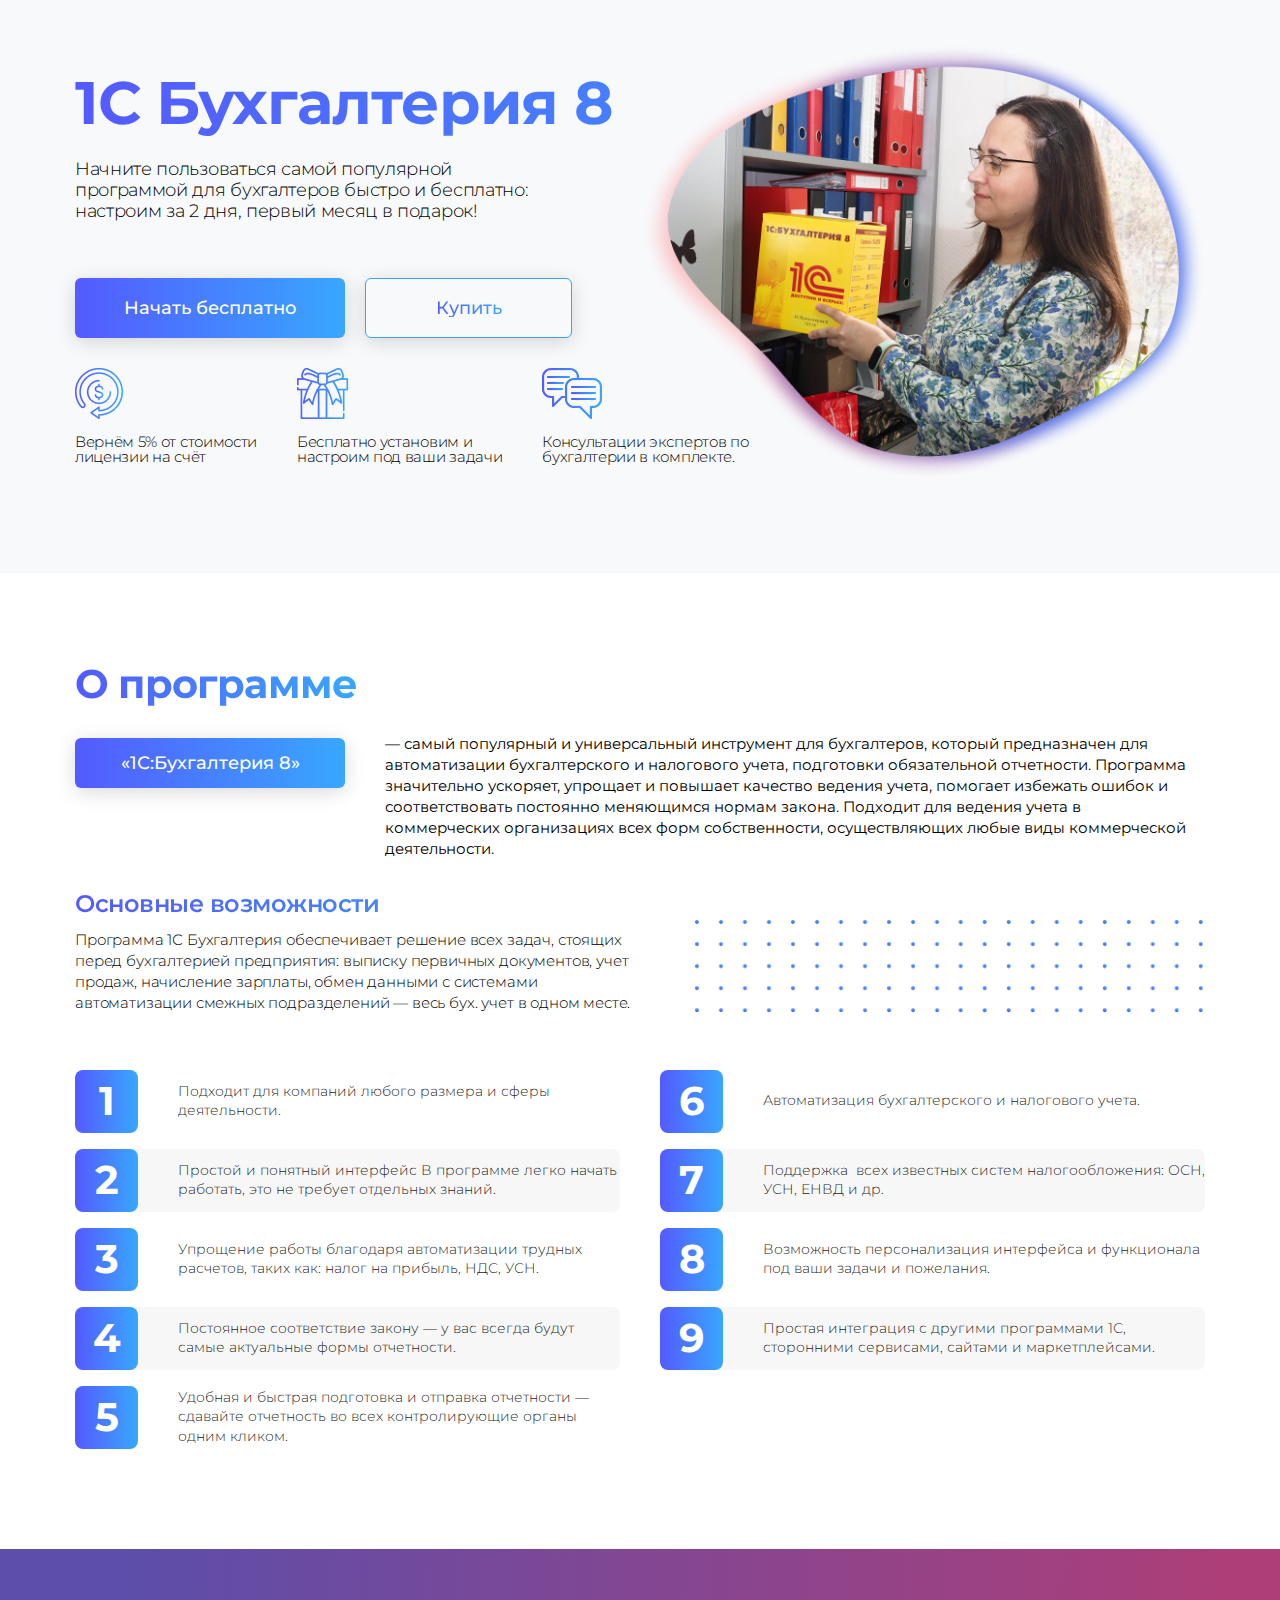
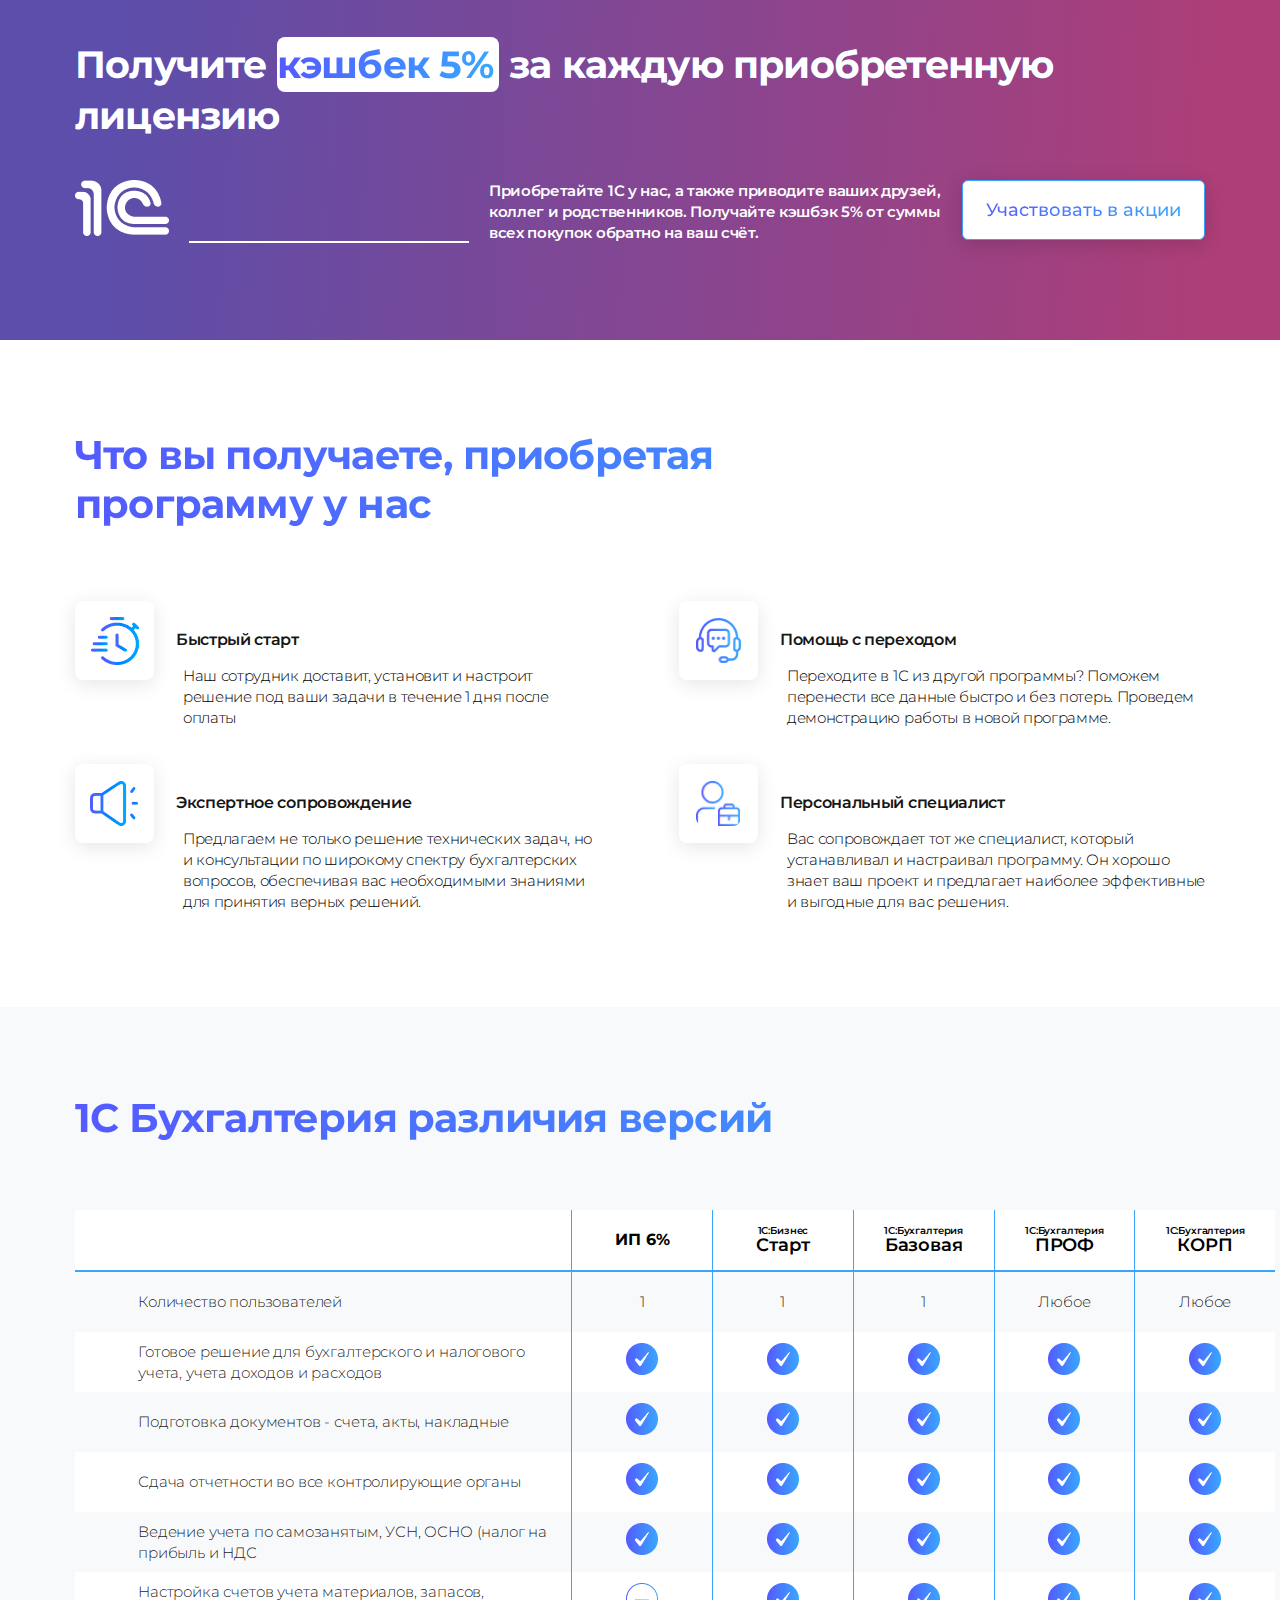
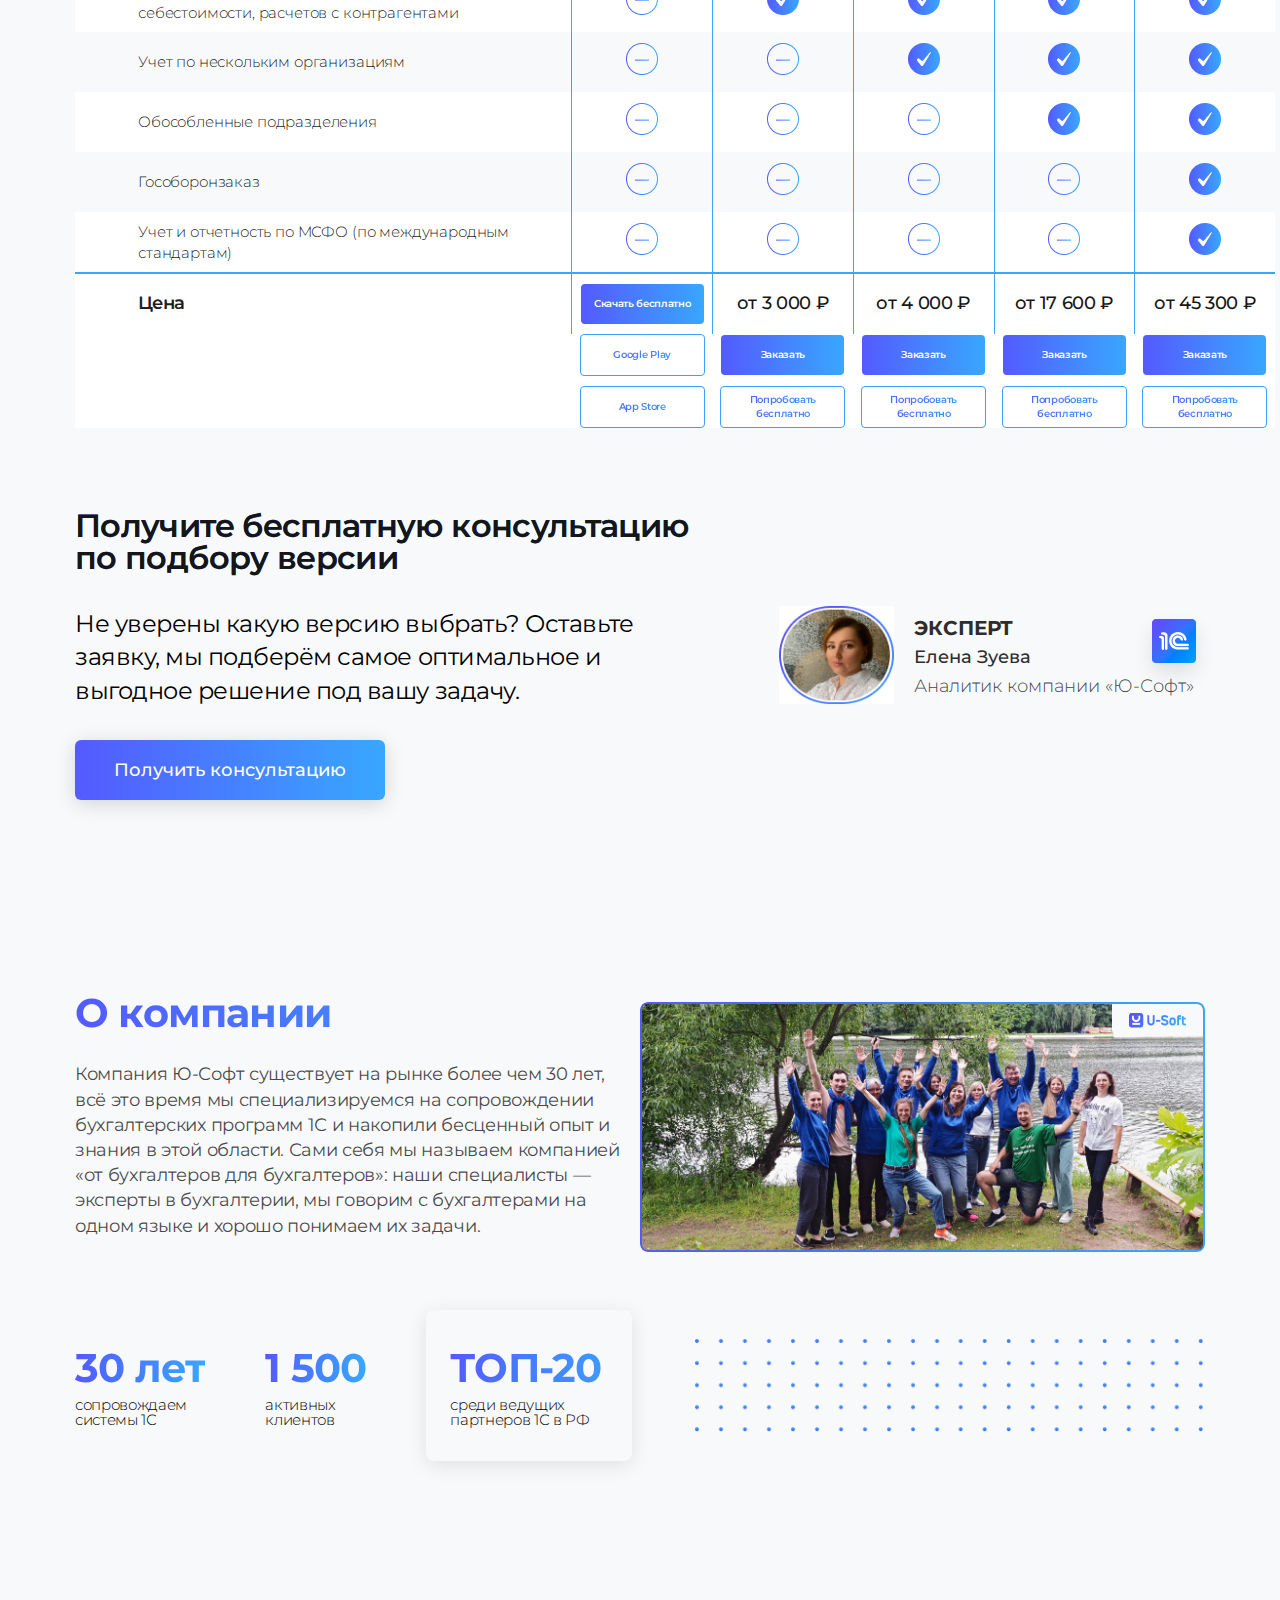
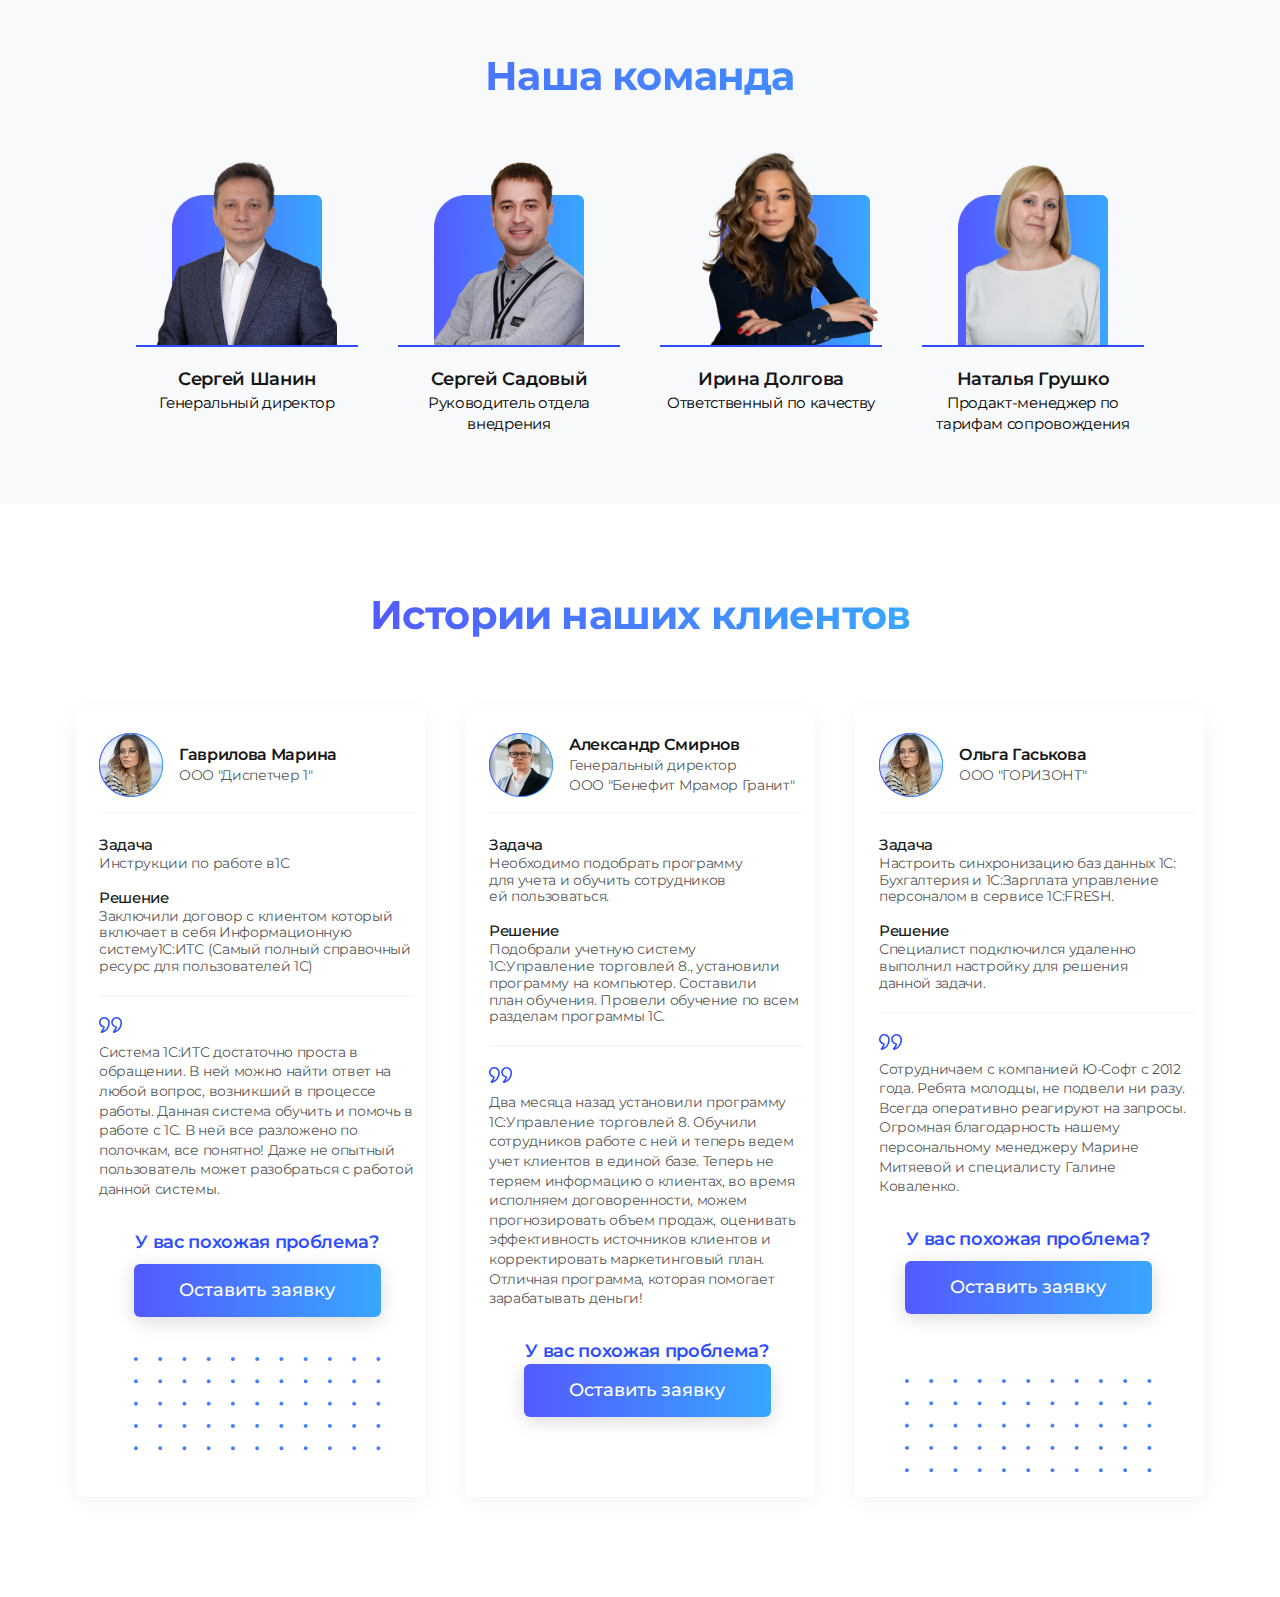
==== page-2.html @ 878c7239 "zz" ====
<!DOCTYPE html>
<html lang="ru">
  <head>
    <meta charset="UTF-8" />
    <meta name="viewport" content="width=device-width, initial-scale=1.0" />
    <link
      rel="stylesheet"
      href="https://cdn.jsdelivr.net/npm/swiper@11/swiper-bundle.min.css"
    />
    <link rel="stylesheet" href="./css/index.css" />
    <title>Documen 2t</title>
  </head>
  <body>
    <div class="n-page">
      <header></header>
      <main class="n-content">
        <section class="n-promo">
          <div class="n-container">
            <div class="n-promo__wrapper n-promo__wrapper-two">
              <div class="n-promo__inner">
                <h1>1C Бухгалтерия 8</h1>
                <div class="n-promo__inner-text n-promo__inner-text-two">
                  Начните пользоваться самой популярной программой для
                  бухгалтеров быстро и бесплатно: настроим за 2 дня, первый
                  месяц в подарок!
                </div>
                <div class="n-inner-button-item">
                  <button
                    class="n-button n-inner-button n-inner-button-two"
                    type="button"
                  >
                    Начать бесплатно
                  </button>
                  <button class="n-button n-button-two" type="button">
                    <span>Купить</span>
                  </button>
                </div>
                <div
                  class="n-promo__inner-mobile-img n-promo__inner-mobile-img-two"
                >
                  <img src="./images/proo-top1.png" alt="картинка" />
                </div>
                <div class="n-promo__inner-img n-promo__inner-img-two">
                  <img src="./images/proo-top1.png" alt="картинка" />
                </div>
                <div class="n-promo__item-box-two">
                  <div class="n-promo__item-two">
                    <div class="n-promo__item-image">
                      <img src="./icons/promo-two-1.png" alt="иконка" />
                    </div>
                    <p>
                      Вернём 5% от стоимости<br />
                      лицензии на счёт
                    </p>
                  </div>
                  <div class="n-promo__item-two">
                    <div class="n-promo__item-image">
                      <img src="./icons/promo-two-2.png" alt="иконка" />
                    </div>
                    <p>
                      Бесплатно установим и<br />
                      настроим под ваши задачи
                    </p>
                  </div>
                  <div class="n-promo__item-two">
                    <div class="n-promo__item-image">
                      <img src="./icons/promo-two-3.png" alt="иконка" />
                    </div>
                    <p>
                      Консультации экспертов по<br />
                      бухгалтерии в комплекте.
                    </p>
                  </div>
                </div>
              </div>
            </div>
          </div>
        </section>
        <section class="n-program">
          <div class="n-container">
            <div class="n-program__wrapper">
              <div class="n-program__top">
                <div class="n-program__top-item">
                  <h2>О программе</h2>
                  <button class="n-button n-program__button" type="button">
                    «1С:Бухгалтерия 8»
                  </button>
                </div>
                <p>
                  — самый популярный и универсальный инструмент для бухгалтеров,
                  который предназначен для автоматизации бухгалтерского и
                  налогового учета, подготовки обязательной отчетности.
                  Программа значительно ускоряет, упрощает и повышает качество
                  ведения учета, помогает избежать ошибок и соответствовать
                  постоянно меняющимся нормам закона. Подходит для ведения учета
                  в коммерческих организациях всех форм собственности,
                  осуществляющих любые виды коммерческой деятельности.
                </p>
              </div>
              <div class="n-program__centr">
                <div class="n-program__centr-text">
                  <h6>Основные возможности</h6>
                  <p>
                    Программа 1С Бухгалтерия обеспечивает решение всех задач,
                    стоящих перед бухгалтерией предприятия: выписку первичных
                    документов, учет продаж, начисление зарплаты, обмен данными
                    с системами автоматизации смежных подразделений — весь бух.
                    учет в одном месте.
                  </p>
                </div>
                <div class="n-program__centr-img">
                  <img src="./images/points-2.png" alt="картинка" />
                </div>
              </div>
              <div class="n-program__list">
                <!--list number-->
                <div class="n-program__list-box">
                  <div class="n-program__list-item">
                    <div class="n-service__inner">
                      <div class="n-service__item n-program__item">
                        <div class="n-service__item-left n-program__item-left">
                          <div class="n-service__item-num">1</div>
                        </div>
                        <div class="n-service__item-desc n-program__item-desc">
                          Подходит для компаний любого размера и сферы
                          деятельности.
                        </div>
                      </div>
                      <div
                        class="n-service__item n-service__item_gray n-program__item"
                      >
                        <div class="n-service__item-left n-program__item-left">
                          <div class="n-service__item-num">2</div>
                        </div>
                        <div class="n-service__item-desc n-program__item-desc">
                          Простой и понятный интерфейс В программе легко начать
                          работать, это не требует отдельных знаний.
                        </div>
                      </div>
                      <div class="n-service__item n-program__item">
                        <div class="n-service__item-left n-program__item-left">
                          <div class="n-service__item-num">3</div>
                        </div>
                        <div class="n-service__item-desc n-program__item-desc">
                          Упрощение работы благодаря автоматизации трудных
                          расчетов, таких как: налог на прибыль, НДС, УСН.
                        </div>
                      </div>
                      <div
                        class="n-service__item n-service__item_gray n-program__item"
                      >
                        <div class="n-service__item-left n-program__item-left">
                          <div class="n-service__item-num">4</div>
                        </div>
                        <div class="n-service__item-desc n-program__item-desc">
                          Постоянное соответствие закону — у вас всегда будут
                          самые актуальные формы отчетности.
                        </div>
                      </div>
                      <div class="n-service__item n-program__item">
                        <div class="n-service__item-left n-program__item-left">
                          <div class="n-service__item-num">5</div>
                        </div>
                        <div class="n-service__item-desc n-program__item-desc">
                          Удобная и быстрая подготовка и отправка отчетности —
                          сдавайте отчетность во всех контролирующие органы
                          одним кликом.
                        </div>
                      </div>
                    </div>
                  </div>
                </div>
                <!--list number-->
                <div class="n-program__list-box">
                  <div class="n-program__list-item">
                    <div class="n-service__inner">
                      <div class="n-service__item n-program__item">
                        <div class="n-service__item-left n-program__item-left">
                          <div class="n-service__item-num">6</div>
                        </div>
                        <div class="n-service__item-desc n-program__item-desc">
                          Автоматизация бухгалтерского и налогового учета.
                        </div>
                      </div>
                      <div
                        class="n-service__item n-service__item_gray n-program__item"
                      >
                        <div class="n-service__item-left n-program__item-left">
                          <div class="n-service__item-num">7</div>
                        </div>
                        <div class="n-service__item-desc n-program__item-desc">
                          Поддержка  всех известных систем налогообложения: ОСН,
                          УСН, ЕНВД и др.
                        </div>
                      </div>
                      <div class="n-service__item n-program__item">
                        <div class="n-service__item-left n-program__item-left">
                          <div class="n-service__item-num">8</div>
                        </div>
                        <div class="n-service__item-desc n-program__item-desc">
                          Возможность персонализация интерфейса и функционала
                          под ваши задачи и пожелания.
                        </div>
                      </div>
                      <div
                        class="n-service__item n-service__item_gray n-program__item"
                      >
                        <div class="n-service__item-left n-program__item-left">
                          <div class="n-service__item-num">9</div>
                        </div>
                        <div class="n-service__item-desc n-program__item-desc">
                          Простая интеграция с другими программами 1С,
                          сторонними сервисами, сайтами и маркетплейсами.
                        </div>
                      </div>
                    </div>
                  </div>
                </div>
              </div>
            </div>
          </div>
        </section>
        <section class="n-support">
          <div class="n-container n-support__container">
            <div class="n-support__wrapper n-support__wrapper-two">
              <h2 class="n-title-white">
                Получите <span class="n-title-blue"><h2>кэшбек 5%</h2></span> за
                каждую&#160;приобретенную лицензию
              </h2>
              <div class="n-support__item n-support__item-two">
                <div class="n-support__icon">
                  <img src="./icons/1c.png" alt="иконка" />
                  <hr />
                </div>
                <p>
                  Приобретайте 1С у нас, а также приводите ваших друзей, коллег
                  и родственников. Получайте кэшбэк 5% от суммы всех покупок
                  обратно на ваш счёт.
                </p>
                <button type="button" class="n-button n-support__button">
                  <span class="button-m-h">Участвовать в акции</span>
                  <span class="button-m-v">Попробовать</span>
                </button>
              </div>
            </div>
          </div>
        </section>
        <section class="n-advantages">
          <div class="n-container">
            <div class="n-advantages__wrapper">
              <div class="n-advantages__top">
                <h2>
                  Что вы получаете, приобретая<br />
                  программу у нас
                </h2>
              </div>
              <div class="n-advantages__inner">
                <div class="n-advantages__item">
                  <div class="n-advantages__item-top">
                    <div class="n-advantages__item-icon">
                      <img src="./icons/adv-1.png" alt="иконка" />
                    </div>
                    <h4>Быстрый старт</h4>
                  </div>
                  <p>
                    Наш сотрудник доставит, установит и настроит решение под
                    ваши задачи в течение 1 дня после оплаты
                  </p>
                </div>
                <div class="n-advantages__item">
                  <div class="n-advantages__item-top">
                    <div class="n-advantages__item-icon item-icon-two">
                      <img src="./icons/adv-12.png" alt="иконка" />
                    </div>
                    <h4>Помощь с переходом</h4>
                  </div>
                  <p>
                    Переходите в 1С из другой программы? Поможем перенести все
                    данные быстро и без потерь. Проведем демонстрацию работы в
                    новой программе.
                  </p>
                </div>
                <div class="n-advantages__item item-icon-letter">
                  <div class="n-advantages__item-top">
                    <div class="n-advantages__item-icon">
                      <img src="./icons/adv-2.png" alt="иконка" />
                    </div>
                    <h4>Экспертное сопровождение</h4>
                  </div>
                  <p>
                    Предлагаем не только решение технических задач, но и
                    консультации по широкому спектру бухгалтерских вопросов,
                    обеспечивая вас необходимыми знаниями для принятия верных
                    решений.
                  </p>
                </div>
                <div class="n-advantages__item item-icon-letter">
                  <div class="n-advantages__item-top">
                    <div class="n-advantages__item-icon item-icon-two">
                      <img src="./icons/adv-22.png" alt="иконка" />
                    </div>
                    <h4>Персональный специалист</h4>
                  </div>
                  <p>
                    Вас сопровождает тот же специалист, который устанавливал и
                    настраивал программу. Он хорошо знает ваш проект и
                    предлагает наиболее эффективные и выгодные для вас решения.
                  </p>
                </div>
              </div>
            </div>
          </div>
        </section>
        <section class="n-version">
          <div class="n-container">
            <div class="n-version__wrapper">
              <h2>1С Бухгалтерия различия версий</h2>
              <!--table-->
              <table>
                <!--row-->
                <tr>
                  <th></th>
                  <th>ИП 6%</th>
                  <th>
                    <div class="n-table-title">
                      <span>1С:Бизнес</span>
                      <span>Старт</span>
                    </div>
                  </th>
                  <th>
                    <div class="n-table-title">
                      <span>1С:Бухгалтерия</span>
                      <span>Базовая</span>
                    </div>
                  </th>
                  <th>
                    <div class="n-table-title">
                      <span>1С:Бухгалтерия</span>
                      <span>ПРОФ</span>
                    </div>
                  </th>
                  <th>
                    <div class="n-table-title">
                      <span>1С:Бухгалтерия</span>
                      <span>КОРП</span>
                    </div>
                  </th>
                </tr>
                <!--row-->
                <tr>
                  <td>
                    <p>Количество пользователей</p>
                  </td>
                  <td>1</td>
                  <td>1</td>
                  <td>1</td>
                  <td>Любое</td>
                  <td>Любое</td>
                </tr>
                <!--row-->
                <tr>
                  <td>
                    <p>
                      Готовое решение для бухгалтерского и налогового учета,
                      учета доходов и расходов
                    </p>
                  </td>
                  <td>
                    <span class="n-icon-available"></span>
                  </td>
                  <td>
                    <span class="n-icon-available"></span>
                  </td>
                  <td>
                    <span class="n-icon-available"></span>
                  </td>
                  <td>
                    <span class="n-icon-available"></span>
                  </td>
                  <td>
                    <span class="n-icon-available"></span>
                  </td>
                </tr>
                <!--row-->
                <tr>
                  <td>
                    <p>Подготовка документов - счета, акты, накладные</p>
                  </td>
                  <td>
                    <span class="n-icon-available"></span>
                  </td>
                  <td>
                    <span class="n-icon-available"></span>
                  </td>
                  <td>
                    <span class="n-icon-available"></span>
                  </td>
                  <td>
                    <span class="n-icon-available"></span>
                  </td>
                  <td>
                    <span class="n-icon-available"></span>
                  </td>
                </tr>
                <!--row-->
                <tr>
                  <td>
                    <p>Сдача отчетности во все контролирующие органы</p>
                  </td>
                  <td>
                    <span class="n-icon-available"></span>
                  </td>
                  <td>
                    <span class="n-icon-available"></span>
                  </td>
                  <td>
                    <span class="n-icon-available"></span>
                  </td>
                  <td>
                    <span class="n-icon-available"></span>
                  </td>
                  <td>
                    <span class="n-icon-available"></span>
                  </td>
                </tr>
                <!--row-->
                <tr>
                  <td>
                    <p>
                      Ведение учета по самозанятым, УСН, ОСНО (налог на прибыль
                      и НДС
                    </p>
                  </td>
                  <td>
                    <span class="n-icon-available"></span>
                  </td>
                  <td>
                    <span class="n-icon-available"></span>
                  </td>
                  <td>
                    <span class="n-icon-available"></span>
                  </td>
                  <td>
                    <span class="n-icon-available"></span>
                  </td>
                  <td>
                    <span class="n-icon-available"></span>
                  </td>
                </tr>
                <!--row-->
                <tr>
                  <td>
                    <p>
                      Настройка счетов учета материалов, запасов, себестоимости,
                      расчетов с контрагентами
                    </p>
                  </td>
                  <td>
                    <span class="n-icon-not-available"></span>
                  </td>
                  <td>
                    <span class="n-icon-available"></span>
                  </td>
                  <td>
                    <span class="n-icon-available"></span>
                  </td>
                  <td>
                    <span class="n-icon-available"></span>
                  </td>
                  <td>
                    <span class="n-icon-available"></span>
                  </td>
                </tr>
                <!--row-->
                <tr>
                  <td>
                    <p>Учет по нескольким организациям</p>
                  </td>
                  <td>
                    <span class="n-icon-not-available"></span>
                  </td>
                  <td>
                    <span class="n-icon-not-available"></span>
                  </td>
                  <td>
                    <span class="n-icon-available"></span>
                  </td>
                  <td>
                    <span class="n-icon-available"></span>
                  </td>
                  <td>
                    <span class="n-icon-available"></span>
                  </td>
                </tr>
                <!--row-->
                <tr>
                  <td>
                    <p>Обособленные подразделения</p>
                  </td>
                  <td>
                    <span class="n-icon-not-available"></span>
                  </td>
                  <td>
                    <span class="n-icon-not-available"></span>
                  </td>
                  <td>
                    <span class="n-icon-not-available"></span>
                  </td>
                  <td>
                    <span class="n-icon-available"></span>
                  </td>
                  <td>
                    <span class="n-icon-available"></span>
                  </td>
                </tr>
                <!--row-->
                <tr>
                  <td>
                    <p>Гособоронзаказ</p>
                  </td>
                  <td>
                    <span class="n-icon-not-available"></span>
                  </td>
                  <td>
                    <span class="n-icon-not-available"></span>
                  </td>
                  <td>
                    <span class="n-icon-not-available"></span>
                  </td>
                  <td>
                    <span class="n-icon-not-available"></span>
                  </td>
                  <td>
                    <span class="n-icon-available"></span>
                  </td>
                </tr>
                <!--row-->
                <tr>
                  <td>
                    <p>
                      Учет и отчетность по МСФО (по международным стандартам)
                    </p>
                  </td>
                  <td>
                    <span class="n-icon-not-available"></span>
                  </td>
                  <td>
                    <span class="n-icon-not-available"></span>
                  </td>
                  <td>
                    <span class="n-icon-not-available"></span>
                  </td>
                  <td>
                    <span class="n-icon-not-available"></span>
                  </td>
                  <td>
                    <span class="n-icon-available"></span>
                  </td>
                </tr>
                <!--row-->
                <tr class="n-tr-white">
                  <td>
                    <p class="n-tr-price">Цена</p>
                  </td>
                  <td><div class="n-tr-price-btn">Скачать бесплатно</div></td>
                  <td>
                    <p class="n-tr-count">от 3 000 ₽</p>
                  </td>
                  <td>
                    <p class="n-tr-count">от 4 000 ₽</p>
                  </td>
                  <td>
                    <p class="n-tr-count">от 17 600 ₽</p>
                  </td>
                  <td>
                    <p class="n-tr-count">от 45 300 ₽</p>
                  </td>
                </tr>
                <!--row-->
                <tr class="n-tr-bottom">
                  <td></td>
                  <td>
                    <div class="n-tr-price-btn price-btn-white">
                      <span>Google Play</span>
                    </div>
                  </td>
                  <td><div class="n-tr-price-btn">Заказать</div></td>
                  <td><div class="n-tr-price-btn">Заказать</div></td>
                  <td><div class="n-tr-price-btn">Заказать</div></td>
                  <td><div class="n-tr-price-btn">Заказать</div></td>
                </tr>
                <!--row-->
                <tr class="whitespace">
                  <td></td>
                  <td></td>
                  <td></td>
                  <td></td>
                  <td></td>
                  <td></td>
                </tr>
                <!--row-->
                <tr class="n-tr-bottom">
                  <td></td>
                  <td>
                    <div class="n-tr-price-btn price-btn-white">
                      <span>App Store</span>
                    </div>
                  </td>
                  <td>
                    <div class="n-tr-price-btn price-btn-white">
                      <span>Попробовать бесплатно</span>
                    </div>
                  </td>
                  <td>
                    <div class="n-tr-price-btn price-btn-white">
                      <span>Попробовать бесплатно</span>
                    </div>
                  </td>
                  <td>
                    <div class="n-tr-price-btn price-btn-white">
                      <span>Попробовать бесплатно</span>
                    </div>
                  </td>
                  <td>
                    <div class="n-tr-price-btn price-btn-white">
                      <span>Попробовать бесплатно</span>
                    </div>
                  </td>
                </tr>
              </table>
              <div class="n-maintenance__choice n-maintenance__choice-two">
                <div
                  class="n-maintenance__choice-item n-maintenance__choice-item-two"
                >
                  <h5>Получите бесплатную консультацию по подбору версии</h5>
                  <span
                    >Не уверены какую версию выбрать? Оставьте заявку, мы
                    подберём самое оптимальное и выгодное решение под вашу
                    задачу.</span
                  >
                  <button
                    class="n-button n-inner-button n-button__choice-two"
                    type="button"
                  >
                    Получить консультацию
                  </button>
                </div>
                <div class="n-maintenance__expert n-maintenance__expert-two">
                  <img
                    class="n-maintenance__expert-img"
                    src="./images/expert-2.jpg"
                    alt="эксперт"
                  />
                  <img
                    class="n-maintenance__expert-img"
                    src="./images/expert-2-m.jpg"
                    alt="эксперт"
                  />
                  <img
                    class="n-maintenance__expert-icon"
                    src="./icons/expert-icon.png"
                    alt="иконка"
                  />
                  <ul class="n-maintenance__expert-list">
                    <li>
                      <h6>Эксперт</h6>
                    </li>
                    <li>
                      <p>Елена Зуева</p>
                    </li>
                    <li>
                      <span>Аналитик компании «Ю-Софт»</span>
                    </li>
                  </ul>
                </div>
              </div>
            </div>
          </div>
        </section>
        <section class="n-company">
          <div class="n-container">
            <div class="n-company__container">
              <div class="n-company__wrapper n-company__wrapper-two">
                <div class="n-company__text">
                  <h2>О компании</h2>
                  <div class="n-company__text-desc">
                    Компания Ю-Софт существует на рынке более чем 30 лет, всё
                    это время мы специализируемся на сопровождении бухгалтерских
                    программ 1С и накопили бесценный опыт и знания в этой
                    области. Сами себя мы называем компанией «от бухгалтеров для
                    бухгалтеров»: наши специалисты — эксперты в бухгалтерии, мы
                    говорим с бухгалтерами на одном языке и хорошо понимаем их
                    задачи.
                  </div>
                </div>
                <div class="n-company__image">
                  <div class="u-soft">
                    <img src="./icons/u-soft.png" alt="иконка" />
                  </div>
                  <img
                    class="n-company__img"
                    src="./images/n-company.jpg"
                    alt="фото"
                  />
                </div>
              </div>
              <div class="n-company__bottom">
                <div class="n-company__bottom-item">
                  <h2>30 лет</h2>
                  <p>
                    сопровождаем<br />
                    системы 1С
                  </p>
                </div>
                <div class="n-company__bottom-item">
                  <h2>1 500</h2>
                  <p>
                    активных<br />
                    клиентов
                  </p>
                </div>
                <div class="n-company__bottom-item n-company__bottom-centr">
                  <h2>ТОП-20</h2>
                  <p>
                    среди ведущих<br />
                    партнеров&#160;1С в РФ
                  </p>
                </div>
                <div class="n-program__centr-img n-program-two">
                  <img src="./images/points-2.png" alt="картинка" />
                </div>
              </div>
            </div>
          </div>
        </section>
        <section class="n-team">
          <div class="n-container n-teamn-container">
            <div class="n-team__wrapper">
              <h2>Наша команда</h2>
              <div class="n-team__inner">
                <div class="n-team__item-box">
                  <div class="n-team__item">
                    <div class="n-team__image">
                      <img
                        class="n-team__foto n-team__foto-centr"
                        src="./images/n-team-1.png"
                        alt="фото"
                      />
                    </div>
                    <div class="n-team__item-text">
                      <h3>Сергей Шанин</h3>
                      <p>Генеральный директор</p>
                    </div>
                  </div>
                  <div class="n-team__item">
                    <div class="n-team__image">
                      <img
                        class="n-team__foto"
                        src="./images/n-team-2.png"
                        alt="фото"
                      />
                    </div>
                    <div class="n-team__item-text">
                      <h3>Сергей Садовый</h3>
                      <p>Руководитель отдела внедрения</p>
                    </div>
                  </div>
                  <div class="n-team__item">
                    <div class="n-team__image n-team__image-3">
                      <img
                        class="n-team__foto"
                        src="./images/n-team-3.png"
                        alt="фото"
                      />
                    </div>
                    <div class="n-team__item-text">
                      <h3>Ирина Долгова</h3>
                      <p>Ответственный по качеству</p>
                    </div>
                  </div>
                  <div class="n-team__item">
                    <div class="n-team__image">
                      <img
                        class="n-team__foto"
                        src="./images/n-team-4.png"
                        alt="фото"
                      />
                    </div>
                    <div class="n-team__item-text">
                      <h3>Наталья Грушко</h3>
                      <p>Продакт-менеджер по тарифам сопровождения</p>
                    </div>
                  </div>
                </div>
              </div>
            </div>
          </div>
        </section>
        <section class="n-stories">
          <div class="n-container">
            <div class="n-stories__wrapper">
              <div class="n-maintenance__arm-item n-stories__arm-item">
                <h2>Истории наших клиентов</h2>
                <a href="#">
                  <img
                    class="n-maintenance__arm"
                    src="./icons/hend.png"
                    alt="пука"
                  />
                </a>
              </div>
              <div class="n-stories__inner">
                <div class="n-stories__item item-hidden">
                  <div class="n-stories__top">
                    <div class="n-stories__top-image">
                      <img src="./images/stories-1.png" alt="фото" />
                    </div>
                    <div class="n-stories__top-text">
                      <h3>Гаврилова Марина</h3>
                      <p>ООО "Диспетчер 1"</p>
                    </div>
                  </div>
                  <div class="n-stories__centr">
                    <div class="n-stories__centr-item">
                      <h4>Задача</h4>
                      <p>Инструкции по работе в1С</p>
                    </div>
                    <div class="n-stories__centr-item">
                      <h4>Решение</h4>
                      <p>
                        Заключили договор с клиентом который включает в себя
                        Информационную систему1С:ИТС (Самый полный справочный
                        ресурс для пользователей 1С)
                      </p>
                    </div>
                  </div>
                  <div class="n-stories__paragraph">
                    <img src="./icons/par.svg" alt="иконка" />
                    Система 1С:ИТС достаточно проста в обращении. В ней можно
                    найти ответ на любой вопрос, возникший в процессе работы.
                    Данная система обучить и помочь в работе с 1С. В ней все
                    разложено по полочкам, все понятно! Даже не опытный
                    пользователь может разобраться с работой данной системы.
                  </div>
                  <div class="n-stories__bottom">
                    <h3>У вас похожая проблема?</h3>
                    <button class="n-button n-button-1" type="button">
                      Оставить заявку
                    </button>
                    <img
                      class="n-stories__first"
                      src="./images/points.png"
                      alt="картинка"
                    />
                  </div>
                </div>
                <div class="n-stories__item item-hidden">
                  <div class="n-stories__top">
                    <div class="n-stories__top-image">
                      <img src="./images/stories-2.png" alt="фото" />
                    </div>
                    <div class="n-stories__top-text">
                      <h3>Александр Смирнов</h3>
                      <p>
                        Генеральный директор<br />
                        ООО&nbsp;"Бенефит&nbsp;Мрамор&nbsp;Гранит"
                      </p>
                    </div>
                  </div>
                  <div class="n-stories__centr">
                    <div class="n-stories__centr-item">
                      <h4>Задача</h4>
                      <p>
                        Необходимо подобрать программу<br />
                        для учета и обучить сотрудников<br />
                        ей пользоваться.
                      </p>
                    </div>
                    <div class="n-stories__centr-item">
                      <h4>Решение</h4>
                      <p>
                        Подобрали учетную систему 1С:Управление торговлей 8.,
                        установили программу на компьютер. Составили<br />
                        план обучения. Провели обучение по всем разделам
                        программы 1С.
                      </p>
                    </div>
                  </div>
                  <div class="n-stories__paragraph">
                    <img src="./icons/par.svg" alt="иконка" />
                    Два месяца назад установили программу 1С:Управление
                    торговлей 8. Обучили сотрудников работе с ней и теперь ведем
                    учет клиентов в единой базе. Теперь не теряем информацию о
                    клиентах, во время исполняем договоренности, можем
                    прогнозировать объем продаж, оценивать эффективность
                    источников клиентов и корректировать маркетинговый план.
                    Отличная программа, которая помогает зарабатывать деньги!
                  </div>
                  <div class="n-stories__bottom n-stories__bottom-m">
                    <h3>У вас похожая проблема?</h3>
                    <button class="n-button n-button-2" type="button">
                      Оставить заявку
                    </button>
                  </div>
                </div>
                <div class="n-stories__item item-hidden">
                  <div class="n-stories__top">
                    <div class="n-stories__top-image">
                      <img src="./images/stories-3.png" alt="фото" />
                    </div>
                    <div class="n-stories__top-text">
                      <h3>Ольга Гаськова</h3>
                      <p>ООО "ГОРИЗОНТ"</p>
                    </div>
                  </div>
                  <div class="n-stories__centr">
                    <div class="n-stories__centr-item">
                      <h4>Задача</h4>
                      <p>
                        Настроить синхронизацию баз данных 1С: Бухгалтерия и
                        1С:Зарплата управление персоналом в сервисе 1С:FRESH.
                      </p>
                    </div>
                    <div class="n-stories__centr-item">
                      <h4>Решение</h4>
                      <p>
                        Специалист подключился удаленно выполнил настройку для
                        решения<br />
                        данной задачи.
                      </p>
                    </div>
                  </div>
                  <div class="n-stories__paragraph">
                    <img src="./icons/par.svg" alt="иконка" />
                    Сотрудничаем с компанией Ю-Софт с 2012 года. Ребята молодцы,
                    не подвели ни разу. Всегда оперативно реагируют на запросы.
                    Огромная благодарность нашему персональному менеджеру Марине
                    Митяевой и специалисту Галине Коваленко.
                  </div>
                  <div class="n-stories__bottom n-stories__bottom-last">
                    <h3>У вас похожая проблема?</h3>
                    <button class="n-button n-button-1" type="button">
                      Оставить заявку
                    </button>
                    <img
                      class="n-stories__last"
                      src="./images/points.png"
                      alt="картинка"
                    />
                  </div>
                </div>
                <div
                  class="swiper n-stories__swiper swiper-initialized swiper-horizontal swiper-backface-hidden"
                >
                  <div
                    class="swiper-wrapper"
                    id="swiper-wrapper-9499ea2d29cc1b40"
                    aria-live="polite"
                    style="
                      transition-duration: 0ms;
                      transition-delay: 0ms;
                      transform: translate3d(0px, 0px, 0px);
                    "
                  >
                    <div
                      class="swiper-slide swiper-slide-active"
                      role="group"
                      aria-label="1 / 3"
                      style="width: 372.4px; margin-right: 10px"
                    >
                      <div class="n-stories__item">
                        <div class="n-stories__top">
                          <div class="n-stories__top-image">
                            <img src="./images/stories-1.png" alt="фото" />
                          </div>
                          <div class="n-stories__top-text">
                            <h3>Гаврилова Марина</h3>
                            <p>ООО "Диспетчер 1"</p>
                          </div>
                        </div>
                        <div class="n-stories__centr">
                          <div class="n-stories__centr-item">
                            <h4>Задача</h4>
                            <p>Инструкции по работе в1С</p>
                          </div>
                          <div class="n-stories__centr-item">
                            <h4>Решение</h4>
                            <p>
                              Заключили договор с клиентом который включает в
                              себя Информационную систему1С:ИТС (Самый полный
                              справочный ресурс для пользователей 1С)
                            </p>
                          </div>
                        </div>
                        <div class="n-stories__paragraph">
                          <img src="./icons/par.svg" alt="иконка" />
                          Система 1С:ИТС достаточно проста в обращении. В ней
                          можно найти ответ на любой вопрос, возникший в
                          процессе работы. Данная система обучить и помочь в
                          работе с 1С. В ней все разложено по полочкам, все
                          понятно! Даже не опытный пользователь может
                          разобраться с работой данной системы.
                        </div>
                        <div class="n-stories__bottom">
                          <h3>У вас похожая проблема?</h3>
                          <button class="n-button n-button-1" type="button">
                            Оставить заявку
                          </button>
                          <img
                            class="n-stories__first"
                            src="./images/points.png"
                            alt="картинка"
                          />
                        </div>
                      </div>
                    </div>
                    <div
                      class="swiper-slide swiper-slide-next"
                      role="group"
                      aria-label="2 / 3"
                      style="width: 372.4px; margin-right: 10px"
                    >
                      <div class="n-stories__item">
                        <div class="n-stories__top">
                          <div class="n-stories__top-image">
                            <img src="./images/stories-2.png" alt="фото" />
                          </div>
                          <div class="n-stories__top-text">
                            <h3>Александр Смирнов</h3>
                            <p>
                              Генеральный директор<br />
                              ООО&nbsp;"Бенефит&nbsp;Мрамор&nbsp;Гранит"
                            </p>
                          </div>
                        </div>
                        <div class="n-stories__centr">
                          <div class="n-stories__centr-item">
                            <h4>Задача</h4>
                            <p>
                              Необходимо подобрать программу<br />
                              для учета и обучить сотрудников<br />
                              ей пользоваться.
                            </p>
                          </div>
                          <div class="n-stories__centr-item">
                            <h4>Решение</h4>
                            <p>
                              Подобрали учетную систему 1С:Управление торговлей
                              8., установили программу на компьютер.
                              Составили<br />
                              план обучения. Провели обучение по всем разделам
                              программы 1С.
                            </p>
                          </div>
                        </div>
                        <div class="n-stories__paragraph">
                          <img src="./icons/par.svg" alt="иконка" />
                          Два месяца назад установили программу 1С:Управление
                          торговлей 8. Обучили сотрудников работе с ней и теперь
                          ведем учет клиентов в единой базе. Теперь не теряем
                          информацию о клиентах, во время исполняем
                          договоренности, можем прогнозировать объем продаж,
                          оценивать эффективность источников клиентов и
                          корректировать маркетинговый план. Отличная программа,
                          которая помогает зарабатывать деньги!
                        </div>
                        <div class="n-stories__bottom">
                          <h3>У вас похожая проблема?</h3>
                          <button class="n-button n-button-2" type="button">
                            Оставить заявку
                          </button>
                        </div>
                      </div>
                    </div>
                    <div
                      class="swiper-slide"
                      role="group"
                      aria-label="3 / 3"
                      style="width: 372.4px; margin-right: 10px"
                    >
                      <div class="n-stories__item">
                        <div class="n-stories__top">
                          <div class="n-stories__top-image">
                            <img src="./images/stories-3.png" alt="фото" />
                          </div>
                          <div class="n-stories__top-text">
                            <h3>Ольга Гаськова</h3>
                            <p>ООО "ГОРИЗОНТ"</p>
                          </div>
                        </div>
                        <div class="n-stories__centr">
                          <div class="n-stories__centr-item">
                            <h4>Задача</h4>
                            <p>
                              Настроить синхронизацию баз данных 1С: Бухгалтерия
                              и 1С:Зарплата управление персоналом в сервисе
                              1С:FRESH.
                            </p>
                          </div>
                          <div class="n-stories__centr-item">
                            <h4>Решение</h4>
                            <p>
                              Специалист подключился удаленно выполнил настройку
                              для решения<br />
                              данной задачи.
                            </p>
                          </div>
                        </div>
                        <div class="n-stories__paragraph">
                          <img src="./icons/par.svg" alt="иконка" />
                          Сотрудничаем с компанией Ю-Софт с 2012 года. Ребята
                          молодцы, не подвели ни разу. Всегда оперативно
                          реагируют на запросы. Огромная благодарность нашему
                          персональному менеджеру Марине Митяевой и специалисту
                          Галине Коваленко.
                        </div>
                        <div class="n-stories__bottom n-stories__bottom-last">
                          <h3>У вас похожая проблема?</h3>
                          <button class="n-button n-button-1" type="button">
                            Оставить заявку
                          </button>
                          <img
                            class="n-stories__last"
                            src="./images/points.png"
                            alt="картинка"
                          />
                        </div>
                      </div>
                    </div>
                  </div>
                  <span
                    class="swiper-notification"
                    aria-live="assertive"
                    aria-atomic="true"
                  ></span>
                </div>
              </div>
            </div>
          </div>
        </section>
      </main>
      <footer></footer>
    </div>
    <script src="https://cdn.jsdelivr.net/npm/swiper@11/swiper-bundle.min.js"></script>
    <script src="./js/index.js"></script>
  </body>
</html>
---- css/index.css ----
@import url(../css/page1.css);
@import url(../css/page2.css);
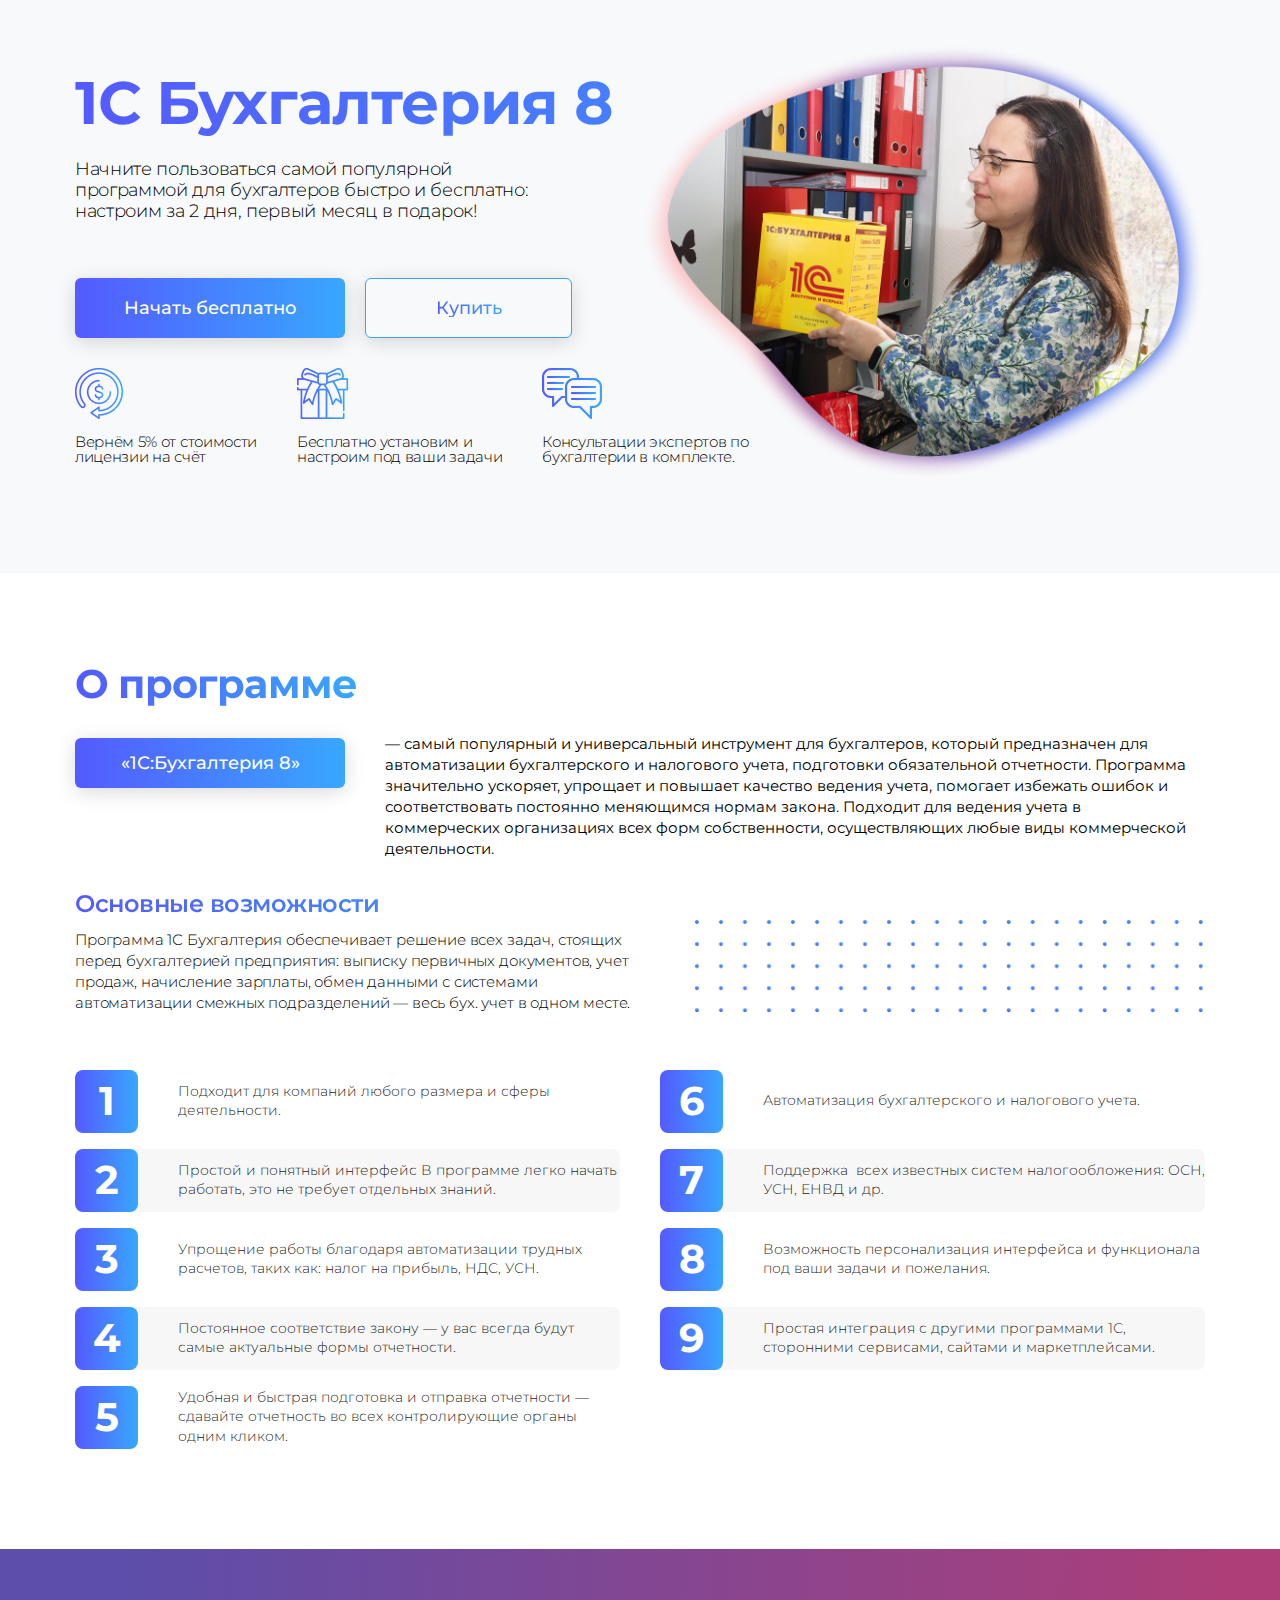
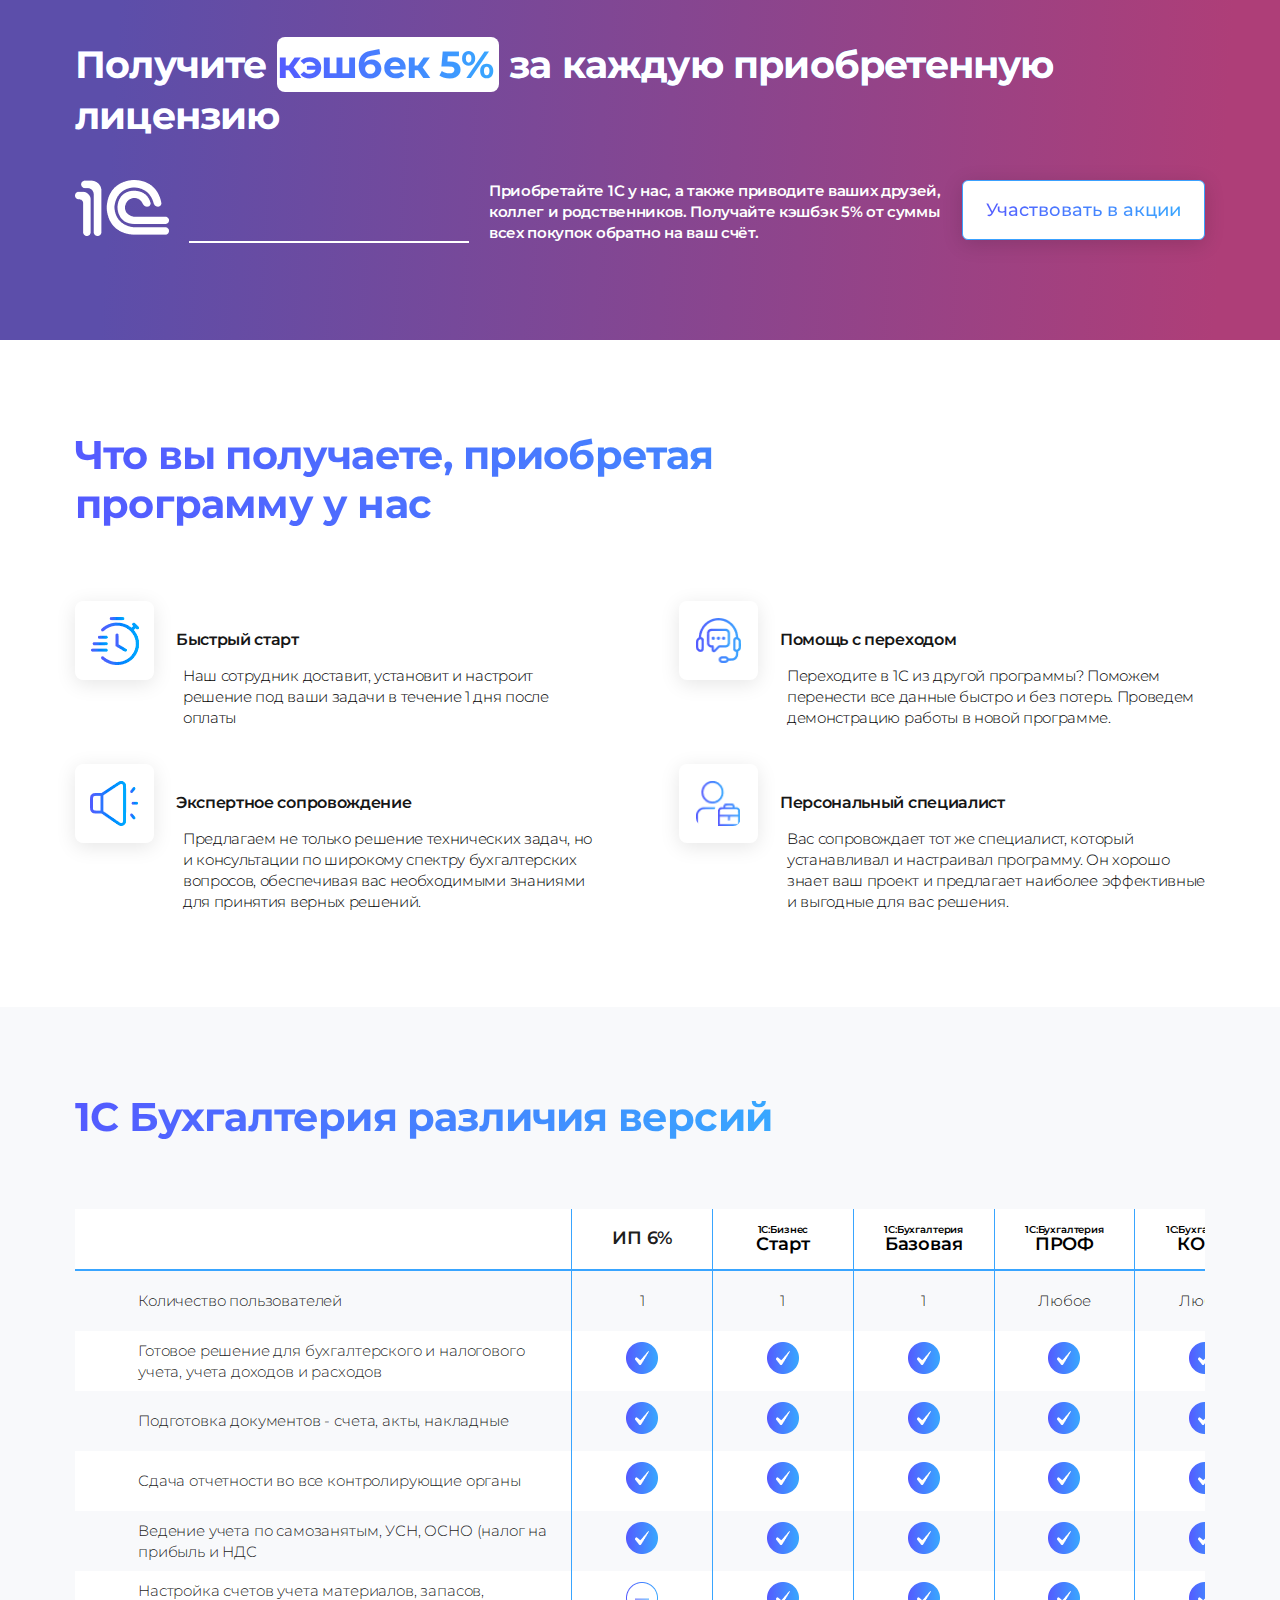
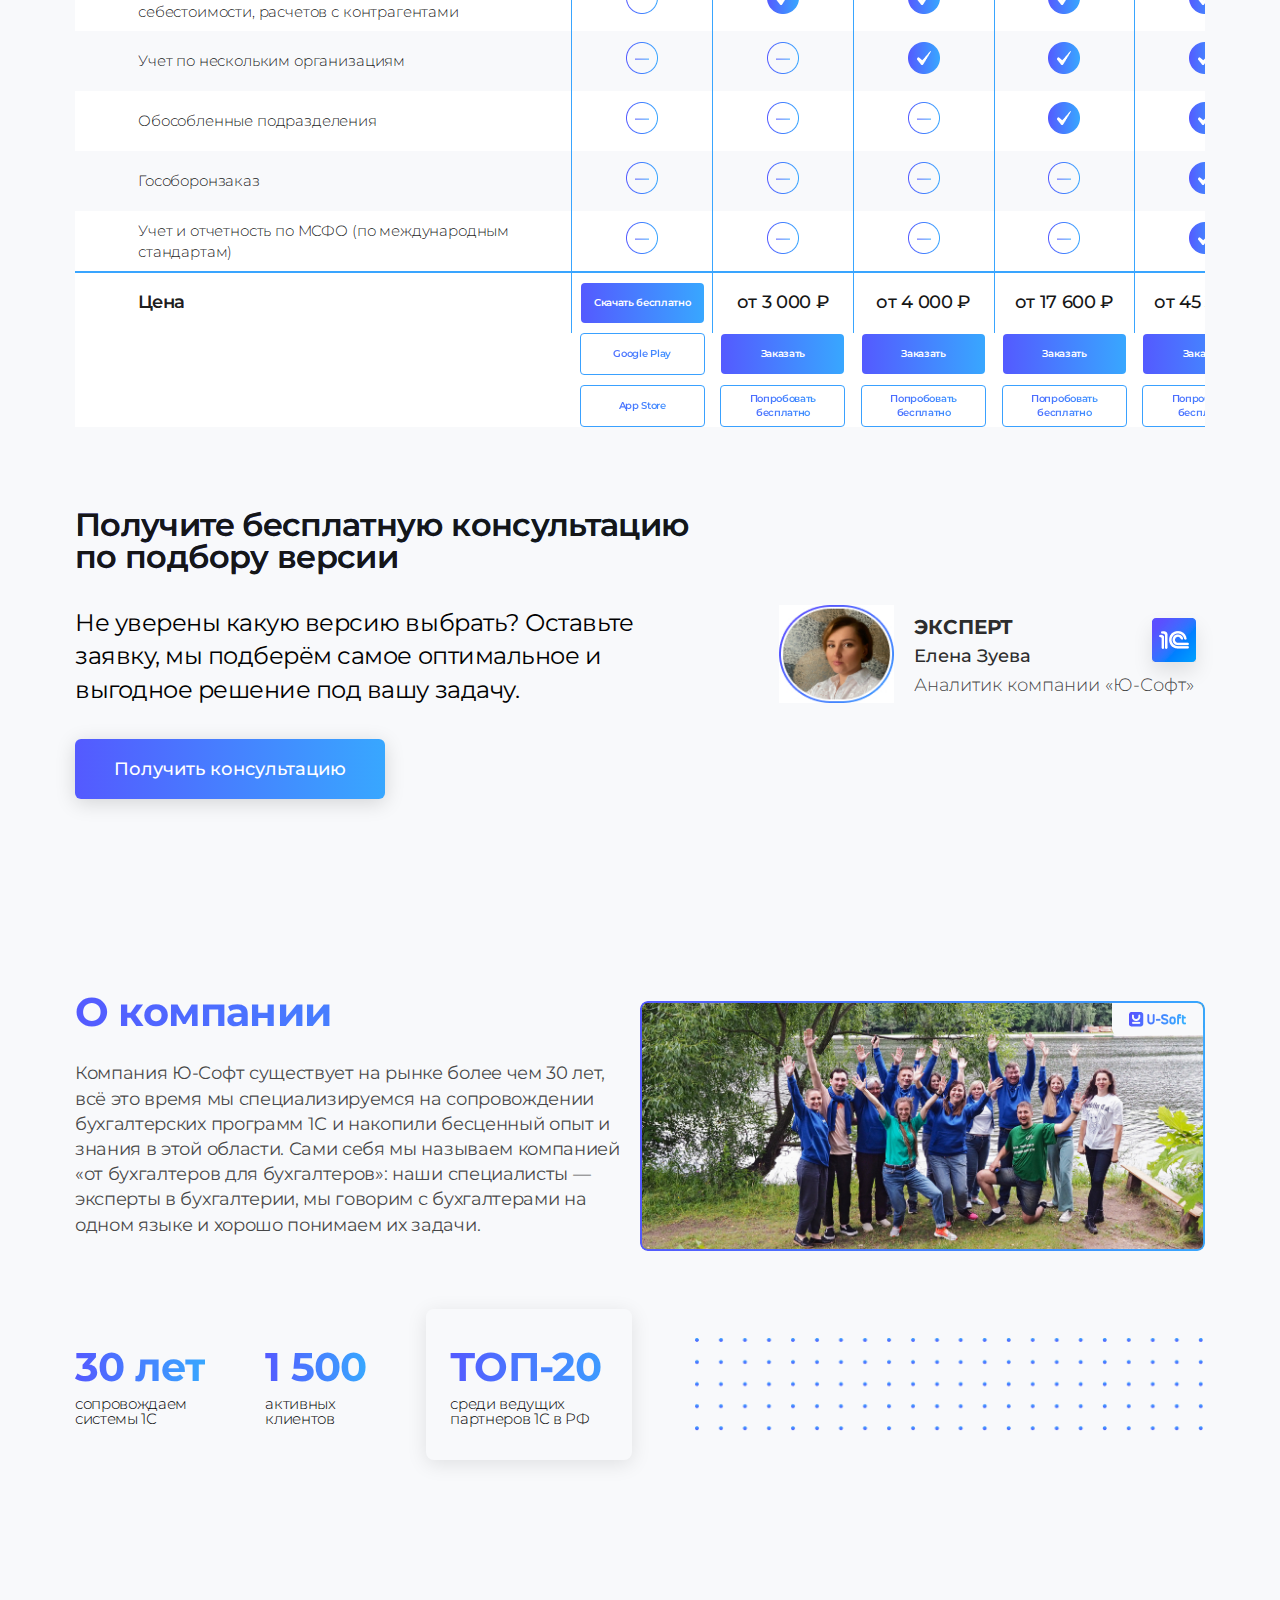
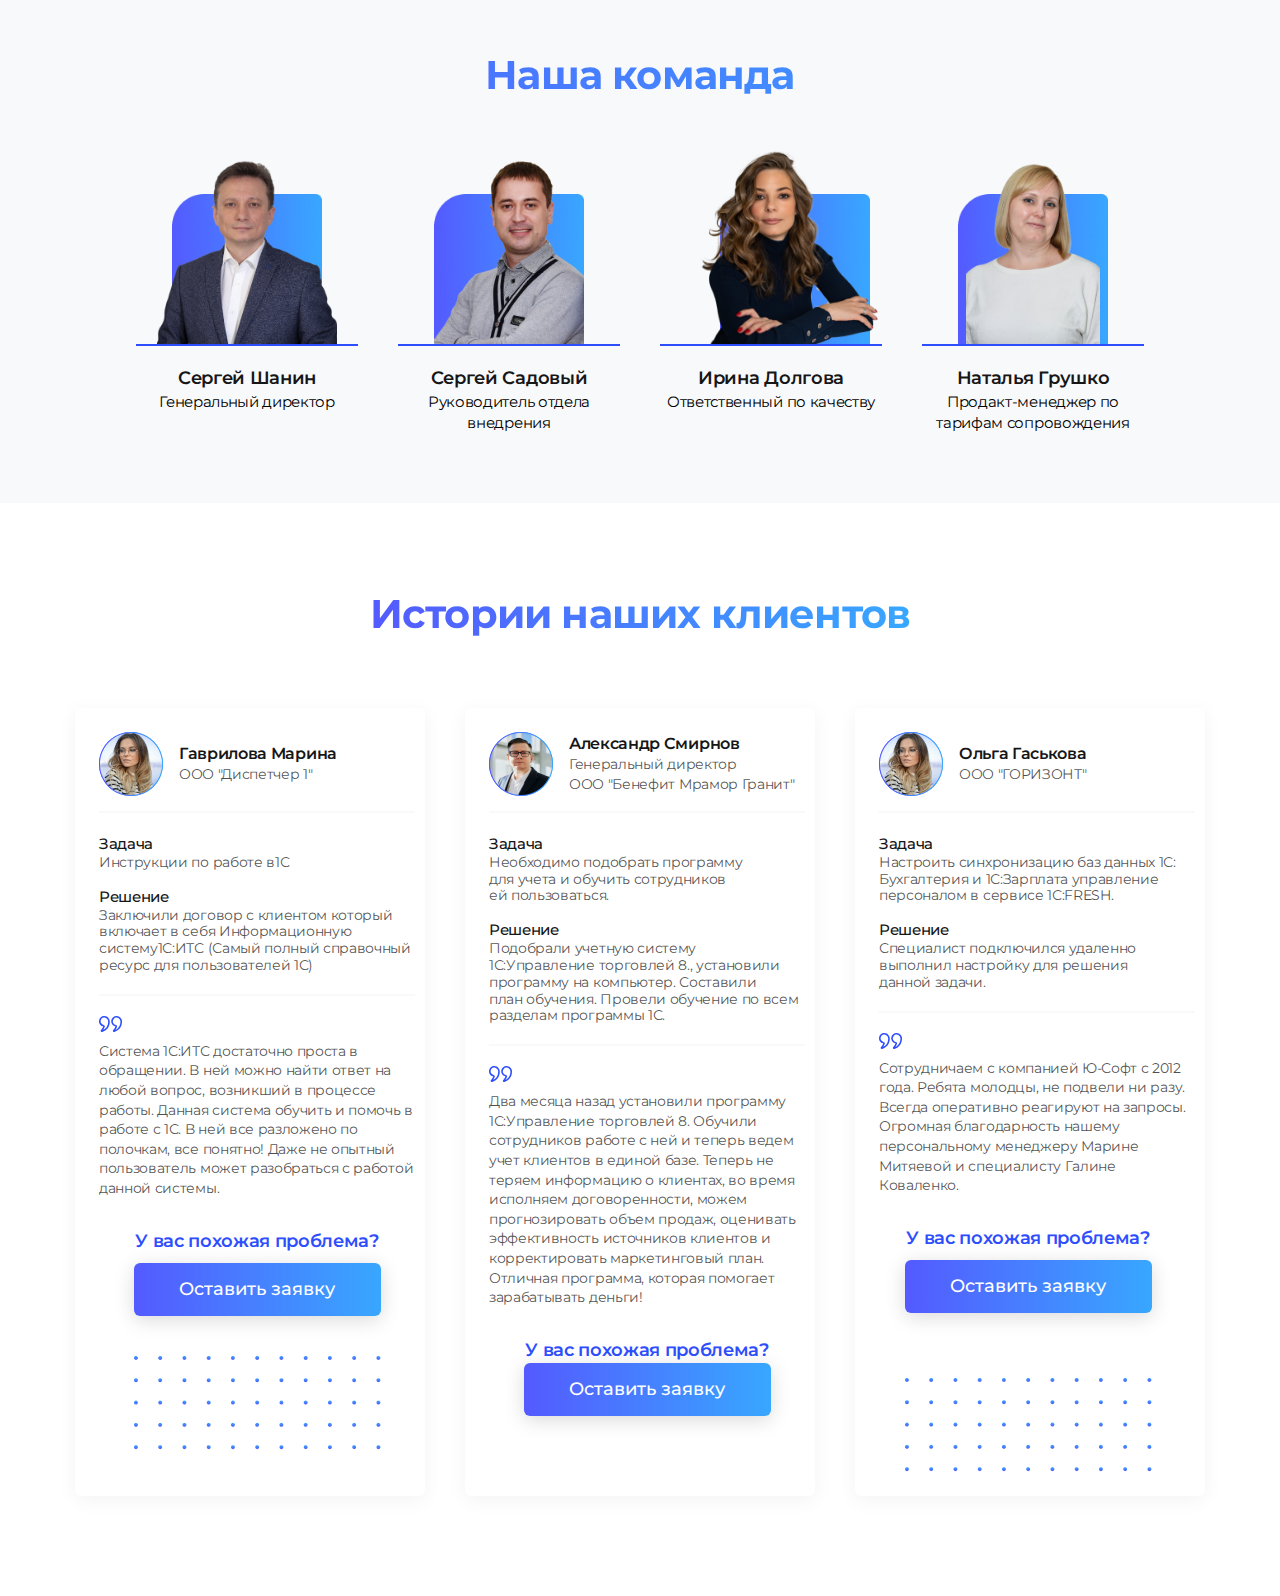
==== commit 0a7a6c83: "zz" ====
--- a/page-2.html
+++ b/page-2.html
@@ -314,320 +314,331 @@
         <section class="n-version">
           <div class="n-container">
             <div class="n-version__wrapper">
-              <h2>1С Бухгалтерия различия версий</h2>
-              <!--table-->
-              <table>
-                <!--row-->
-                <tr>
-                  <th></th>
-                  <th>ИП 6%</th>
-                  <th>
-                    <div class="n-table-title">
-                      <span>1С:Бизнес</span>
-                      <span>Старт</span>
-                    </div>
-                  </th>
-                  <th>
-                    <div class="n-table-title">
-                      <span>1С:Бухгалтерия</span>
-                      <span>Базовая</span>
-                    </div>
-                  </th>
-                  <th>
-                    <div class="n-table-title">
-                      <span>1С:Бухгалтерия</span>
-                      <span>ПРОФ</span>
-                    </div>
-                  </th>
-                  <th>
-                    <div class="n-table-title">
-                      <span>1С:Бухгалтерия</span>
-                      <span>КОРП</span>
-                    </div>
-                  </th>
-                </tr>
-                <!--row-->
-                <tr>
-                  <td>
-                    <p>Количество пользователей</p>
-                  </td>
-                  <td>1</td>
-                  <td>1</td>
-                  <td>1</td>
-                  <td>Любое</td>
-                  <td>Любое</td>
-                </tr>
-                <!--row-->
-                <tr>
-                  <td>
-                    <p>
-                      Готовое решение для бухгалтерского и налогового учета,
-                      учета доходов и расходов
-                    </p>
-                  </td>
-                  <td>
-                    <span class="n-icon-available"></span>
-                  </td>
-                  <td>
-                    <span class="n-icon-available"></span>
-                  </td>
-                  <td>
-                    <span class="n-icon-available"></span>
-                  </td>
-                  <td>
-                    <span class="n-icon-available"></span>
-                  </td>
-                  <td>
-                    <span class="n-icon-available"></span>
-                  </td>
-                </tr>
-                <!--row-->
-                <tr>
-                  <td>
-                    <p>Подготовка документов - счета, акты, накладные</p>
-                  </td>
-                  <td>
-                    <span class="n-icon-available"></span>
-                  </td>
-                  <td>
-                    <span class="n-icon-available"></span>
-                  </td>
-                  <td>
-                    <span class="n-icon-available"></span>
-                  </td>
-                  <td>
-                    <span class="n-icon-available"></span>
-                  </td>
-                  <td>
-                    <span class="n-icon-available"></span>
-                  </td>
-                </tr>
-                <!--row-->
-                <tr>
-                  <td>
-                    <p>Сдача отчетности во все контролирующие органы</p>
-                  </td>
-                  <td>
-                    <span class="n-icon-available"></span>
-                  </td>
-                  <td>
-                    <span class="n-icon-available"></span>
-                  </td>
-                  <td>
-                    <span class="n-icon-available"></span>
-                  </td>
-                  <td>
-                    <span class="n-icon-available"></span>
-                  </td>
-                  <td>
-                    <span class="n-icon-available"></span>
-                  </td>
-                </tr>
-                <!--row-->
-                <tr>
-                  <td>
-                    <p>
-                      Ведение учета по самозанятым, УСН, ОСНО (налог на прибыль
-                      и НДС
-                    </p>
-                  </td>
-                  <td>
-                    <span class="n-icon-available"></span>
-                  </td>
-                  <td>
-                    <span class="n-icon-available"></span>
-                  </td>
-                  <td>
-                    <span class="n-icon-available"></span>
-                  </td>
-                  <td>
-                    <span class="n-icon-available"></span>
-                  </td>
-                  <td>
-                    <span class="n-icon-available"></span>
-                  </td>
-                </tr>
-                <!--row-->
-                <tr>
-                  <td>
-                    <p>
-                      Настройка счетов учета материалов, запасов, себестоимости,
-                      расчетов с контрагентами
-                    </p>
-                  </td>
-                  <td>
-                    <span class="n-icon-not-available"></span>
-                  </td>
-                  <td>
-                    <span class="n-icon-available"></span>
-                  </td>
-                  <td>
-                    <span class="n-icon-available"></span>
-                  </td>
-                  <td>
-                    <span class="n-icon-available"></span>
-                  </td>
-                  <td>
-                    <span class="n-icon-available"></span>
-                  </td>
-                </tr>
-                <!--row-->
-                <tr>
-                  <td>
-                    <p>Учет по нескольким организациям</p>
-                  </td>
-                  <td>
-                    <span class="n-icon-not-available"></span>
-                  </td>
-                  <td>
-                    <span class="n-icon-not-available"></span>
-                  </td>
-                  <td>
-                    <span class="n-icon-available"></span>
-                  </td>
-                  <td>
-                    <span class="n-icon-available"></span>
-                  </td>
-                  <td>
-                    <span class="n-icon-available"></span>
-                  </td>
-                </tr>
-                <!--row-->
-                <tr>
-                  <td>
-                    <p>Обособленные подразделения</p>
-                  </td>
-                  <td>
-                    <span class="n-icon-not-available"></span>
-                  </td>
-                  <td>
-                    <span class="n-icon-not-available"></span>
-                  </td>
-                  <td>
-                    <span class="n-icon-not-available"></span>
-                  </td>
-                  <td>
-                    <span class="n-icon-available"></span>
-                  </td>
-                  <td>
-                    <span class="n-icon-available"></span>
-                  </td>
-                </tr>
-                <!--row-->
-                <tr>
-                  <td>
-                    <p>Гособоронзаказ</p>
-                  </td>
-                  <td>
-                    <span class="n-icon-not-available"></span>
-                  </td>
-                  <td>
-                    <span class="n-icon-not-available"></span>
-                  </td>
-                  <td>
-                    <span class="n-icon-not-available"></span>
-                  </td>
-                  <td>
-                    <span class="n-icon-not-available"></span>
-                  </td>
-                  <td>
-                    <span class="n-icon-available"></span>
-                  </td>
-                </tr>
-                <!--row-->
-                <tr>
-                  <td>
-                    <p>
-                      Учет и отчетность по МСФО (по международным стандартам)
-                    </p>
-                  </td>
-                  <td>
-                    <span class="n-icon-not-available"></span>
-                  </td>
-                  <td>
-                    <span class="n-icon-not-available"></span>
-                  </td>
-                  <td>
-                    <span class="n-icon-not-available"></span>
-                  </td>
-                  <td>
-                    <span class="n-icon-not-available"></span>
-                  </td>
-                  <td>
-                    <span class="n-icon-available"></span>
-                  </td>
-                </tr>
-                <!--row-->
-                <tr class="n-tr-white">
-                  <td>
-                    <p class="n-tr-price">Цена</p>
-                  </td>
-                  <td><div class="n-tr-price-btn">Скачать бесплатно</div></td>
-                  <td>
-                    <p class="n-tr-count">от 3 000 ₽</p>
-                  </td>
-                  <td>
-                    <p class="n-tr-count">от 4 000 ₽</p>
-                  </td>
-                  <td>
-                    <p class="n-tr-count">от 17 600 ₽</p>
-                  </td>
-                  <td>
-                    <p class="n-tr-count">от 45 300 ₽</p>
-                  </td>
-                </tr>
-                <!--row-->
-                <tr class="n-tr-bottom">
-                  <td></td>
-                  <td>
-                    <div class="n-tr-price-btn price-btn-white">
-                      <span>Google Play</span>
-                    </div>
-                  </td>
-                  <td><div class="n-tr-price-btn">Заказать</div></td>
-                  <td><div class="n-tr-price-btn">Заказать</div></td>
-                  <td><div class="n-tr-price-btn">Заказать</div></td>
-                  <td><div class="n-tr-price-btn">Заказать</div></td>
-                </tr>
-                <!--row-->
-                <tr class="whitespace">
-                  <td></td>
-                  <td></td>
-                  <td></td>
-                  <td></td>
-                  <td></td>
-                  <td></td>
-                </tr>
-                <!--row-->
-                <tr class="n-tr-bottom">
-                  <td></td>
-                  <td>
-                    <div class="n-tr-price-btn price-btn-white">
-                      <span>App Store</span>
-                    </div>
-                  </td>
-                  <td>
-                    <div class="n-tr-price-btn price-btn-white">
-                      <span>Попробовать бесплатно</span>
-                    </div>
-                  </td>
-                  <td>
-                    <div class="n-tr-price-btn price-btn-white">
-                      <span>Попробовать бесплатно</span>
-                    </div>
-                  </td>
-                  <td>
-                    <div class="n-tr-price-btn price-btn-white">
-                      <span>Попробовать бесплатно</span>
-                    </div>
-                  </td>
-                  <td>
-                    <div class="n-tr-price-btn price-btn-white">
-                      <span>Попробовать бесплатно</span>
-                    </div>
-                  </td>
-                </tr>
-              </table>
+              <div class="n-maintenance__arm-item n-stories__arm-item">
+                <h2>1С Бухгалтерия различия версий</h2>
+                <a href="#">
+                  <img
+                    class="n-maintenance__arm"
+                    src="./icons/hend.png"
+                    alt="пука"
+                  />
+                </a>
+              </div>
+              <div class="n-version__inner">
+                <!--table-->
+                <table>
+                  <!--row-->
+                  <tr>
+                    <th></th>
+                    <th class="n-head-title">ИП 6%</th>
+                    <th>
+                      <div class="n-table-title">
+                        <span>1С:Бизнес</span>
+                        <span>Старт</span>
+                      </div>
+                    </th>
+                    <th>
+                      <div class="n-table-title">
+                        <span>1С:Бухгалтерия</span>
+                        <span>Базовая</span>
+                      </div>
+                    </th>
+                    <th>
+                      <div class="n-table-title">
+                        <span>1С:Бухгалтерия</span>
+                        <span>ПРОФ</span>
+                      </div>
+                    </th>
+                    <th>
+                      <div class="n-table-title">
+                        <span>1С:Бухгалтерия</span>
+                        <span>КОРП</span>
+                      </div>
+                    </th>
+                  </tr>
+                  <!--row-->
+                  <tr>
+                    <td>
+                      <p>Количество пользователей</p>
+                    </td>
+                    <td>1</td>
+                    <td>1</td>
+                    <td>1</td>
+                    <td>Любое</td>
+                    <td>Любое</td>
+                  </tr>
+                  <!--row-->
+                  <tr>
+                    <td>
+                      <p>
+                        Готовое решение для бухгалтерского и налогового учета,
+                        учета доходов и расходов
+                      </p>
+                    </td>
+                    <td>
+                      <span class="n-icon-available"></span>
+                    </td>
+                    <td>
+                      <span class="n-icon-available"></span>
+                    </td>
+                    <td>
+                      <span class="n-icon-available"></span>
+                    </td>
+                    <td>
+                      <span class="n-icon-available"></span>
+                    </td>
+                    <td>
+                      <span class="n-icon-available"></span>
+                    </td>
+                  </tr>
+                  <!--row-->
+                  <tr>
+                    <td>
+                      <p>Подготовка документов - счета, акты, накладные</p>
+                    </td>
+                    <td>
+                      <span class="n-icon-available"></span>
+                    </td>
+                    <td>
+                      <span class="n-icon-available"></span>
+                    </td>
+                    <td>
+                      <span class="n-icon-available"></span>
+                    </td>
+                    <td>
+                      <span class="n-icon-available"></span>
+                    </td>
+                    <td>
+                      <span class="n-icon-available"></span>
+                    </td>
+                  </tr>
+                  <!--row-->
+                  <tr>
+                    <td>
+                      <p>Сдача отчетности во все контролирующие органы</p>
+                    </td>
+                    <td>
+                      <span class="n-icon-available"></span>
+                    </td>
+                    <td>
+                      <span class="n-icon-available"></span>
+                    </td>
+                    <td>
+                      <span class="n-icon-available"></span>
+                    </td>
+                    <td>
+                      <span class="n-icon-available"></span>
+                    </td>
+                    <td>
+                      <span class="n-icon-available"></span>
+                    </td>
+                  </tr>
+                  <!--row-->
+                  <tr>
+                    <td>
+                      <p>
+                        Ведение учета по самозанятым, УСН, ОСНО (налог на
+                        прибыль и НДС
+                      </p>
+                    </td>
+                    <td>
+                      <span class="n-icon-available"></span>
+                    </td>
+                    <td>
+                      <span class="n-icon-available"></span>
+                    </td>
+                    <td>
+                      <span class="n-icon-available"></span>
+                    </td>
+                    <td>
+                      <span class="n-icon-available"></span>
+                    </td>
+                    <td>
+                      <span class="n-icon-available"></span>
+                    </td>
+                  </tr>
+                  <!--row-->
+                  <tr>
+                    <td>
+                      <p>
+                        Настройка счетов учета материалов, запасов,
+                        себестоимости, расчетов с контрагентами
+                      </p>
+                    </td>
+                    <td>
+                      <span class="n-icon-not-available"></span>
+                    </td>
+                    <td>
+                      <span class="n-icon-available"></span>
+                    </td>
+                    <td>
+                      <span class="n-icon-available"></span>
+                    </td>
+                    <td>
+                      <span class="n-icon-available"></span>
+                    </td>
+                    <td>
+                      <span class="n-icon-available"></span>
+                    </td>
+                  </tr>
+                  <!--row-->
+                  <tr>
+                    <td>
+                      <p>Учет по нескольким организациям</p>
+                    </td>
+                    <td>
+                      <span class="n-icon-not-available"></span>
+                    </td>
+                    <td>
+                      <span class="n-icon-not-available"></span>
+                    </td>
+                    <td>
+                      <span class="n-icon-available"></span>
+                    </td>
+                    <td>
+                      <span class="n-icon-available"></span>
+                    </td>
+                    <td>
+                      <span class="n-icon-available"></span>
+                    </td>
+                  </tr>
+                  <!--row-->
+                  <tr>
+                    <td>
+                      <p>Обособленные подразделения</p>
+                    </td>
+                    <td>
+                      <span class="n-icon-not-available"></span>
+                    </td>
+                    <td>
+                      <span class="n-icon-not-available"></span>
+                    </td>
+                    <td>
+                      <span class="n-icon-not-available"></span>
+                    </td>
+                    <td>
+                      <span class="n-icon-available"></span>
+                    </td>
+                    <td>
+                      <span class="n-icon-available"></span>
+                    </td>
+                  </tr>
+                  <!--row-->
+                  <tr>
+                    <td>
+                      <p>Гособоронзаказ</p>
+                    </td>
+                    <td>
+                      <span class="n-icon-not-available"></span>
+                    </td>
+                    <td>
+                      <span class="n-icon-not-available"></span>
+                    </td>
+                    <td>
+                      <span class="n-icon-not-available"></span>
+                    </td>
+                    <td>
+                      <span class="n-icon-not-available"></span>
+                    </td>
+                    <td>
+                      <span class="n-icon-available"></span>
+                    </td>
+                  </tr>
+                  <!--row-->
+                  <tr>
+                    <td>
+                      <p>
+                        Учет и отчетность по МСФО (по международным стандартам)
+                      </p>
+                    </td>
+                    <td>
+                      <span class="n-icon-not-available"></span>
+                    </td>
+                    <td>
+                      <span class="n-icon-not-available"></span>
+                    </td>
+                    <td>
+                      <span class="n-icon-not-available"></span>
+                    </td>
+                    <td>
+                      <span class="n-icon-not-available"></span>
+                    </td>
+                    <td>
+                      <span class="n-icon-available"></span>
+                    </td>
+                  </tr>
+                  <!--row-->
+                  <tr class="n-tr-white">
+                    <td>
+                      <p class="n-tr-price">Цена</p>
+                    </td>
+                    <td><div class="n-tr-price-btn">Скачать бесплатно</div></td>
+                    <td>
+                      <p class="n-tr-count">от 3 000 ₽</p>
+                    </td>
+                    <td>
+                      <p class="n-tr-count">от 4 000 ₽</p>
+                    </td>
+                    <td>
+                      <p class="n-tr-count">от 17 600 ₽</p>
+                    </td>
+                    <td>
+                      <p class="n-tr-count">от 45 300 ₽</p>
+                    </td>
+                  </tr>
+                  <!--row-->
+                  <tr class="n-tr-bottom">
+                    <td></td>
+                    <td>
+                      <div class="n-tr-price-btn price-btn-white">
+                        <span>Google Play</span>
+                      </div>
+                    </td>
+                    <td><div class="n-tr-price-btn">Заказать</div></td>
+                    <td><div class="n-tr-price-btn">Заказать</div></td>
+                    <td><div class="n-tr-price-btn">Заказать</div></td>
+                    <td><div class="n-tr-price-btn">Заказать</div></td>
+                  </tr>
+                  <!--row-->
+                  <tr class="whitespace">
+                    <td></td>
+                    <td></td>
+                    <td></td>
+                    <td></td>
+                    <td></td>
+                    <td></td>
+                  </tr>
+                  <!--row-->
+                  <tr class="n-tr-bottom">
+                    <td></td>
+                    <td>
+                      <div class="n-tr-price-btn price-btn-white">
+                        <span>App Store</span>
+                      </div>
+                    </td>
+                    <td>
+                      <div class="n-tr-price-btn price-btn-white">
+                        <span>Попробовать бесплатно</span>
+                      </div>
+                    </td>
+                    <td>
+                      <div class="n-tr-price-btn price-btn-white">
+                        <span>Попробовать бесплатно</span>
+                      </div>
+                    </td>
+                    <td>
+                      <div class="n-tr-price-btn price-btn-white">
+                        <span>Попробовать бесплатно</span>
+                      </div>
+                    </td>
+                    <td>
+                      <div class="n-tr-price-btn price-btn-white">
+                        <span>Попробовать бесплатно</span>
+                      </div>
+                    </td>
+                  </tr>
+                </table>
+              </div>
               <div class="n-maintenance__choice n-maintenance__choice-two">
                 <div
                   class="n-maintenance__choice-item n-maintenance__choice-item-two"
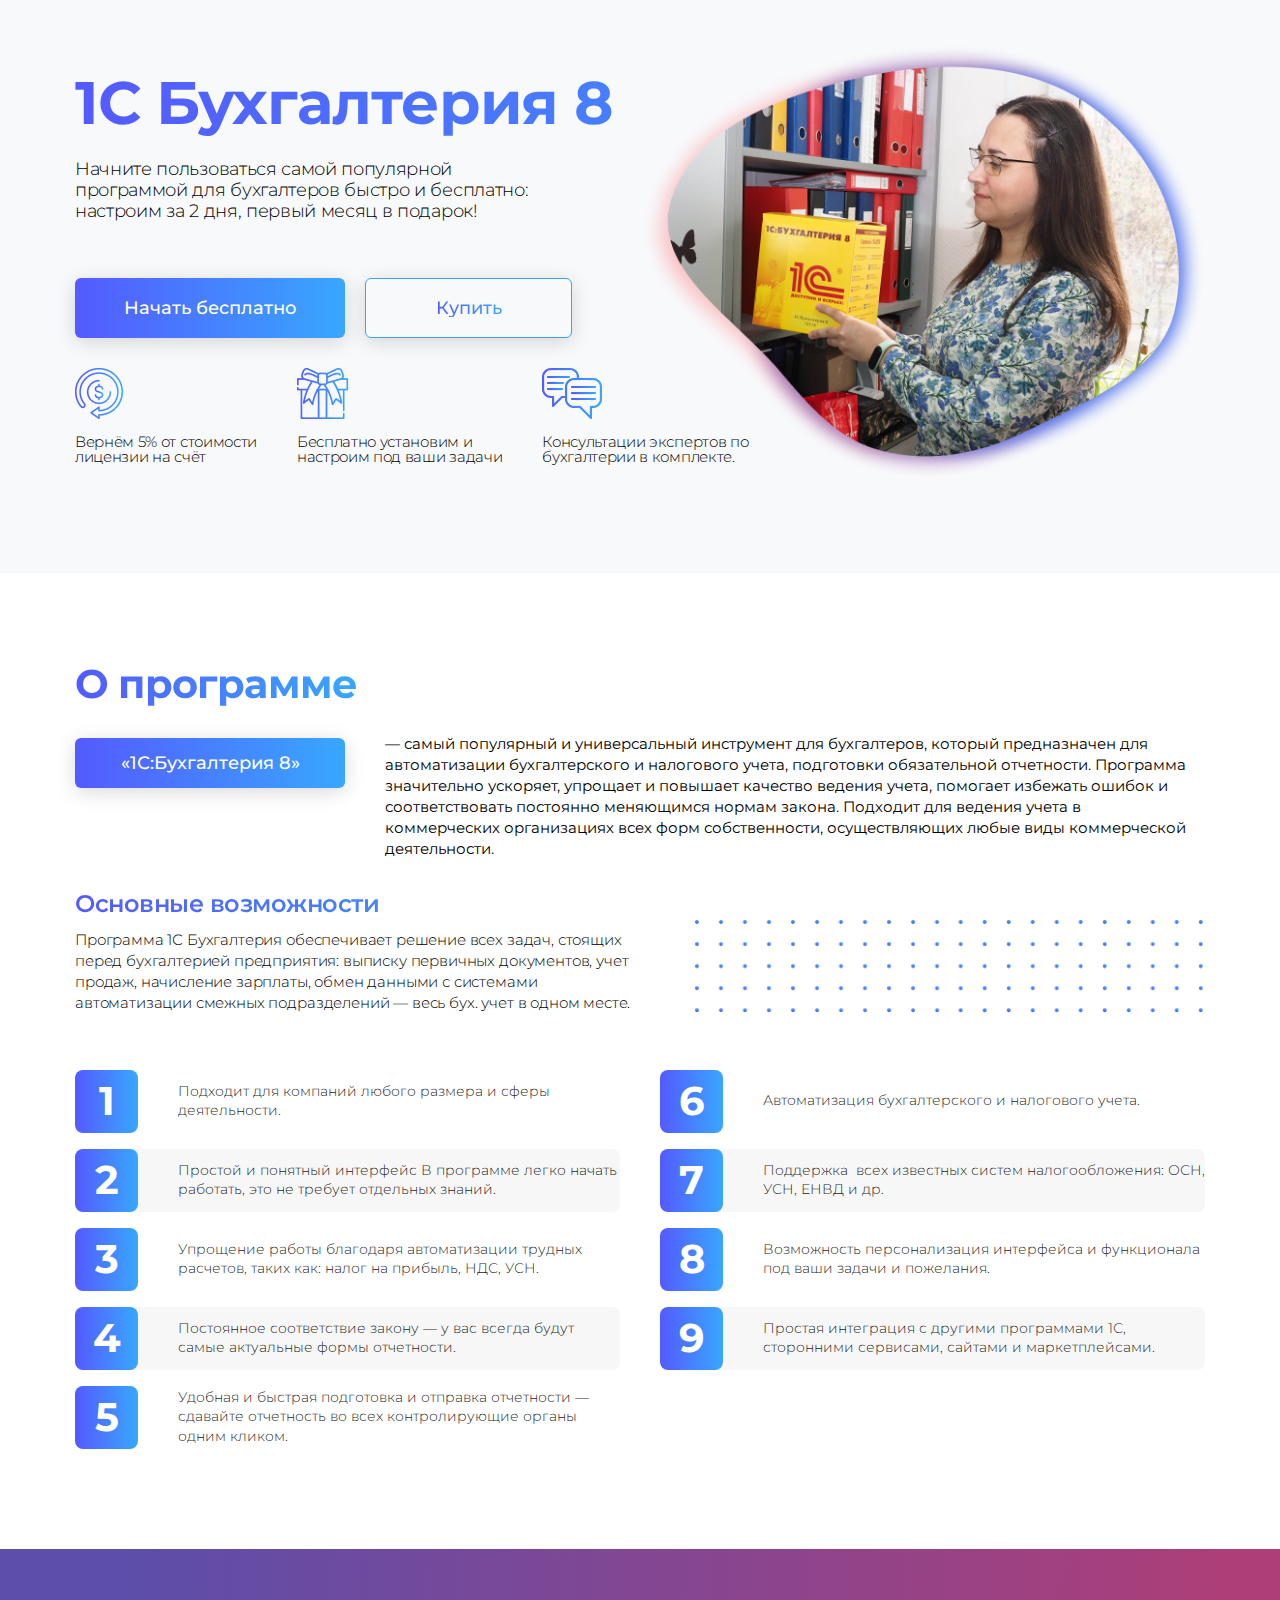
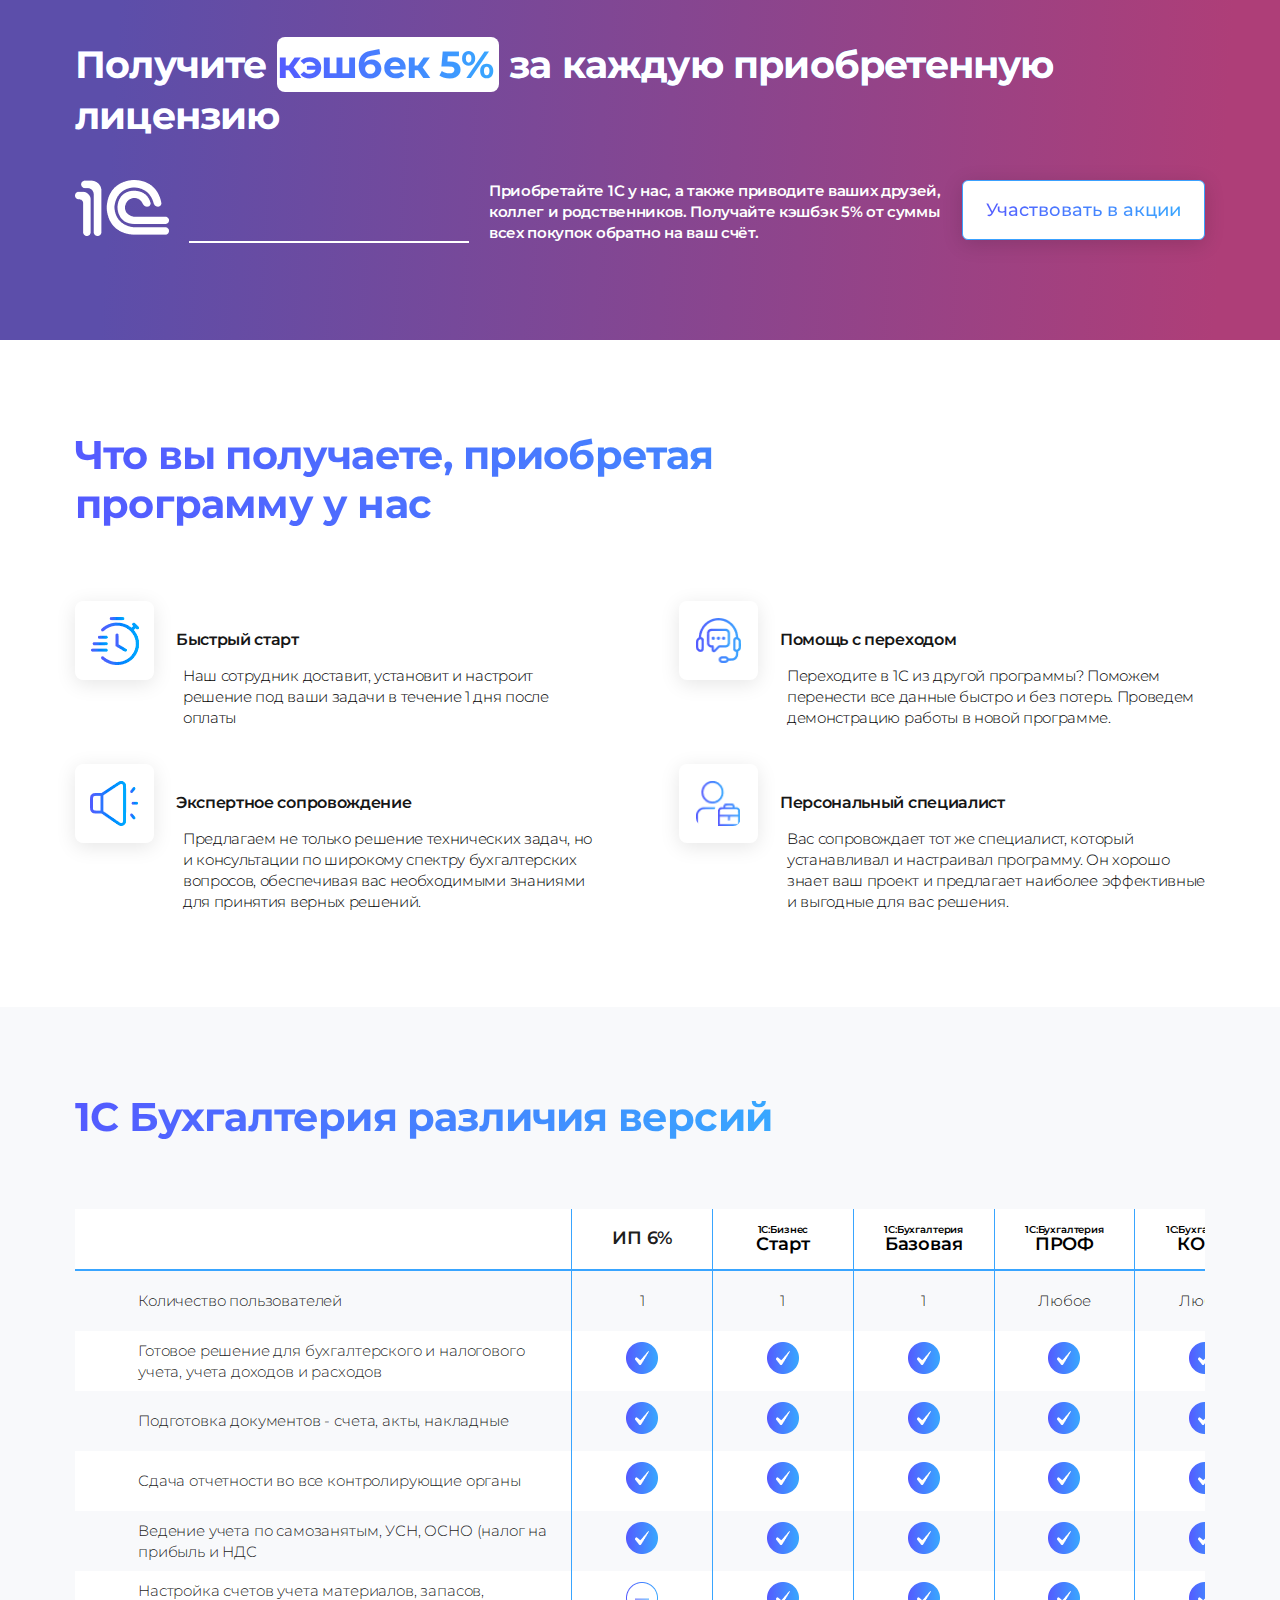
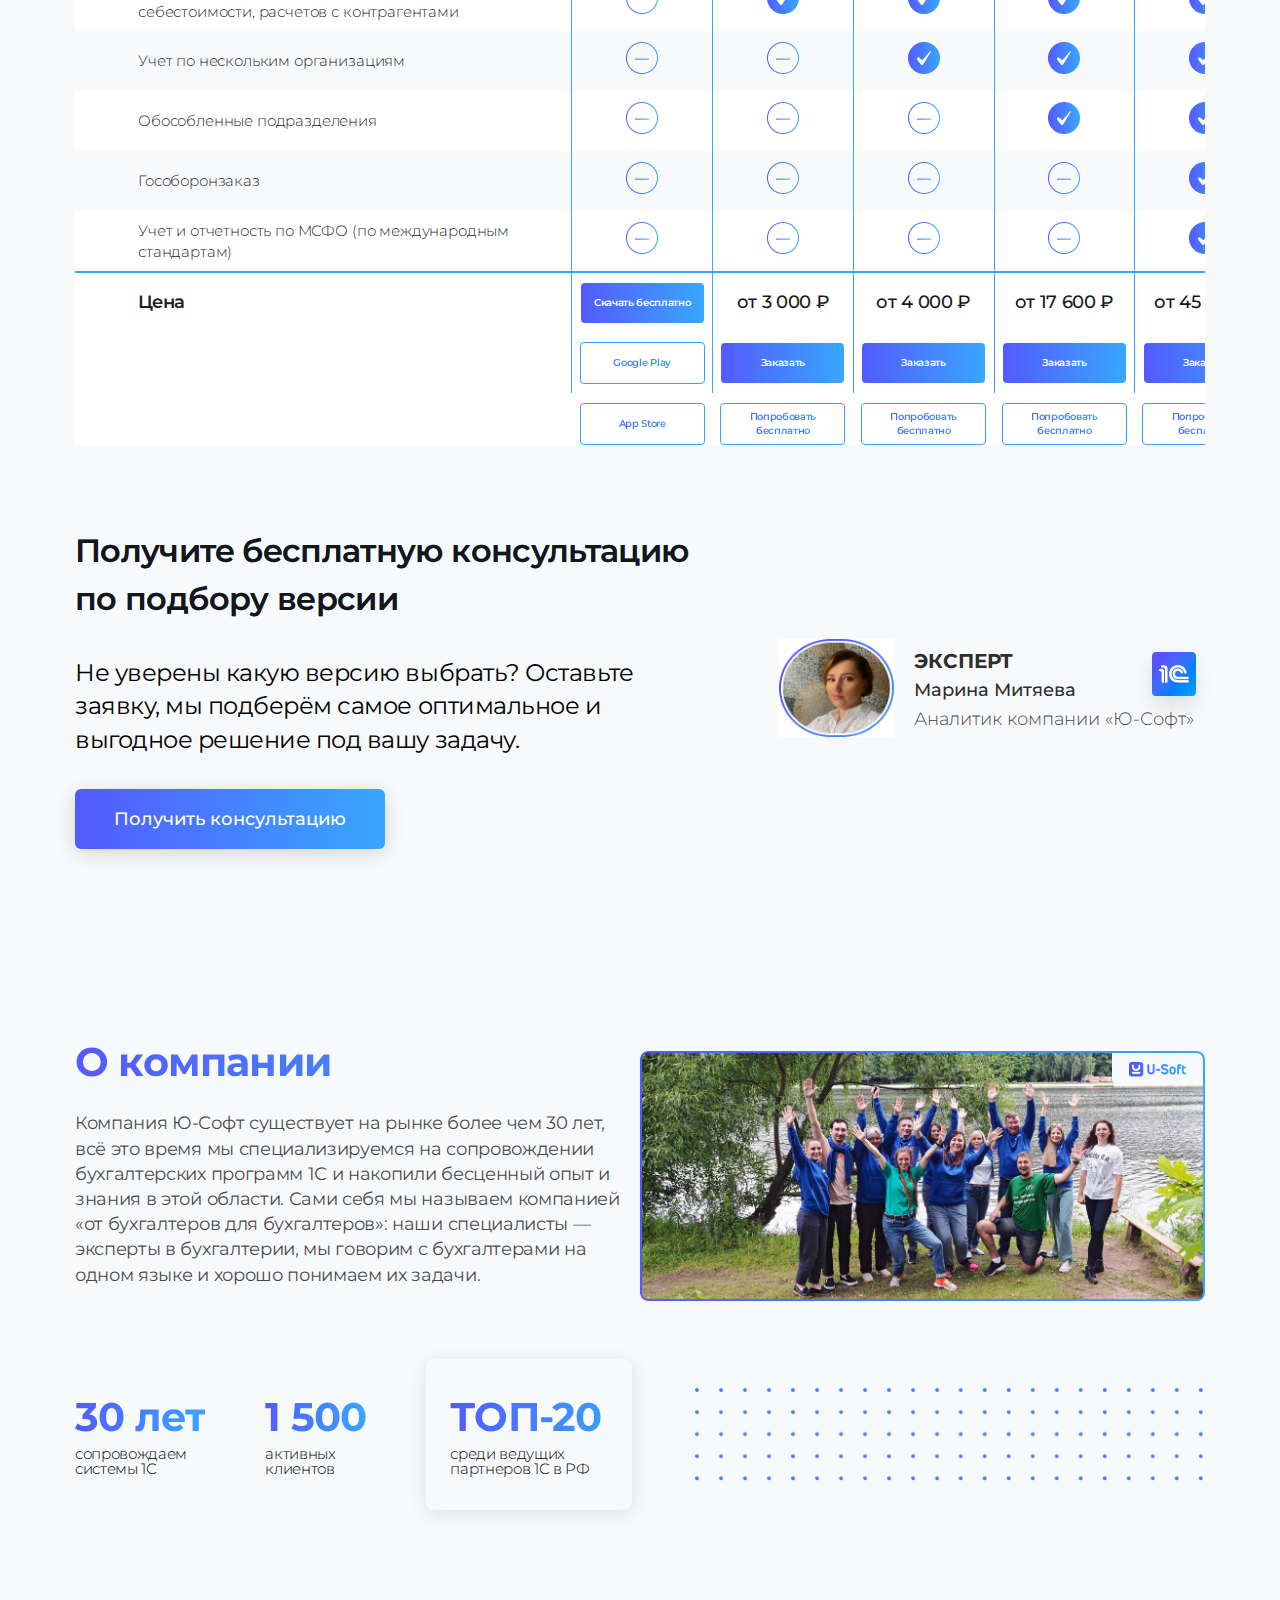
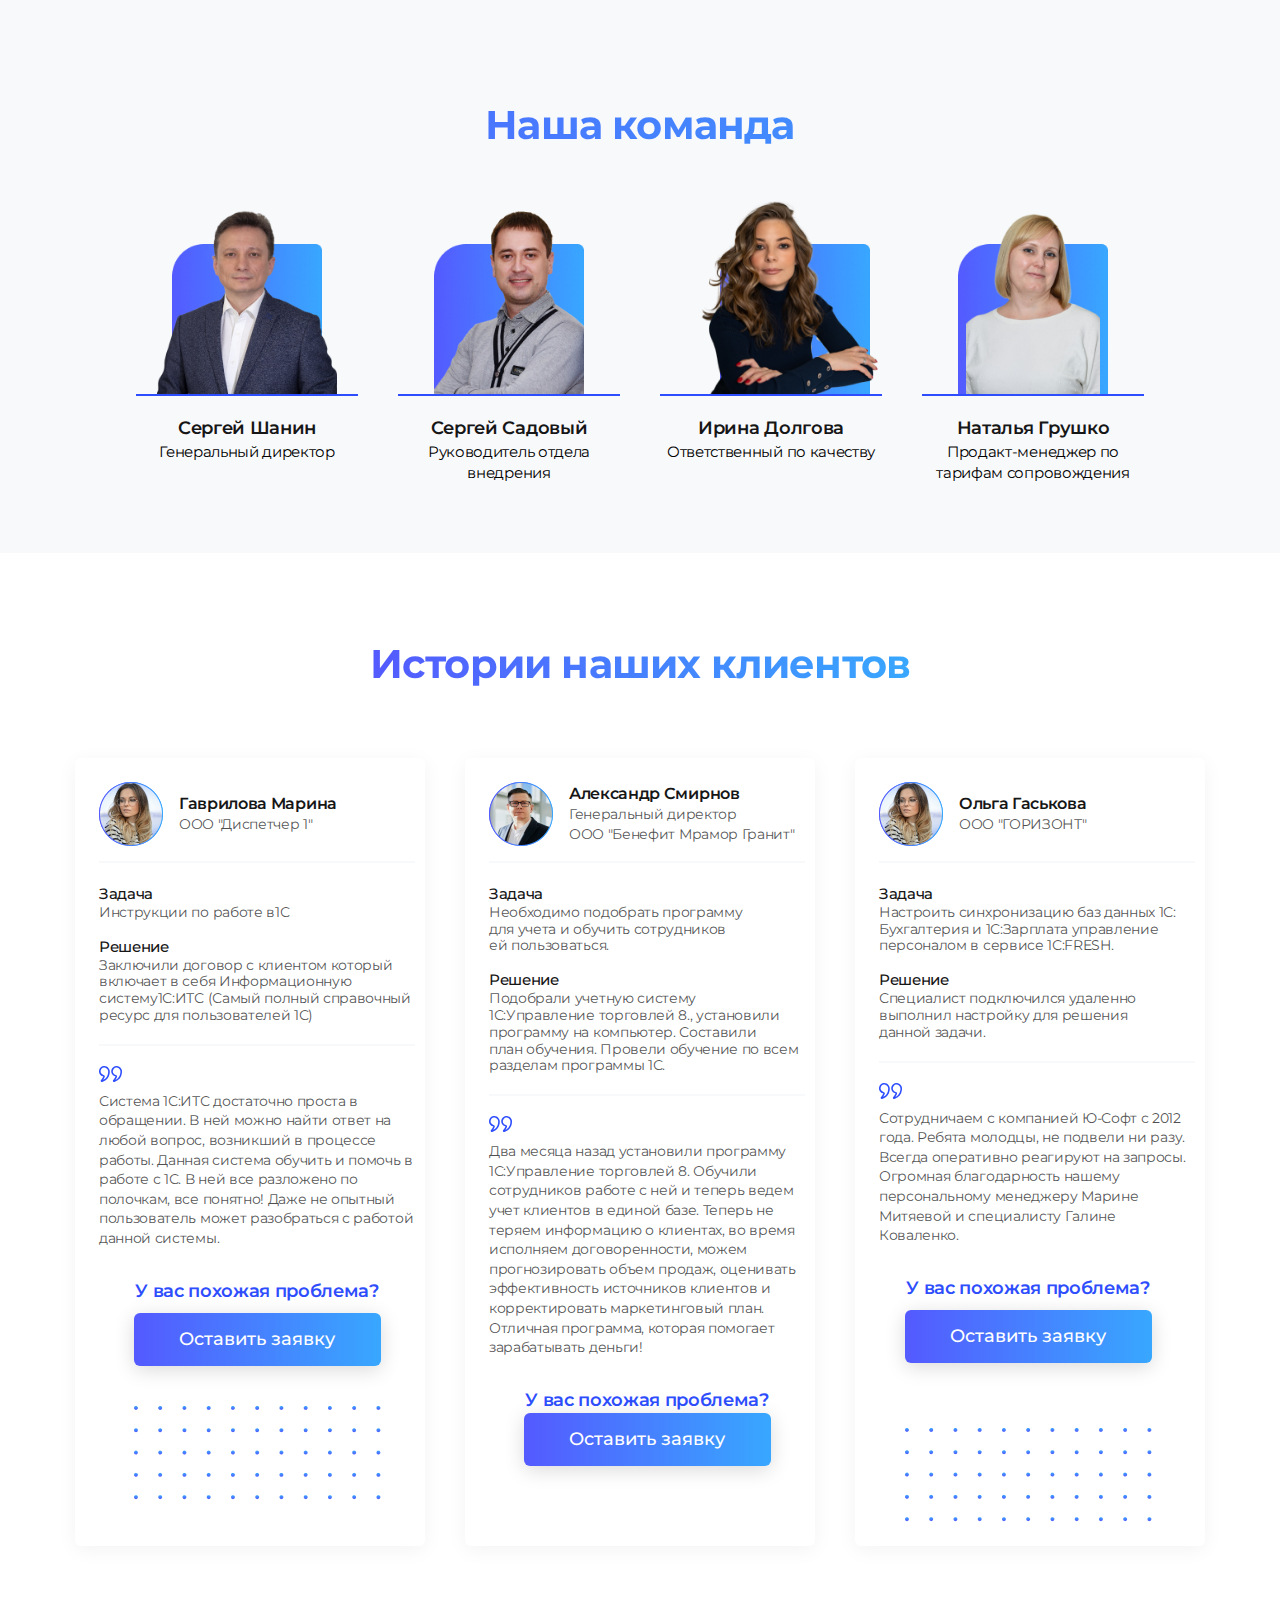
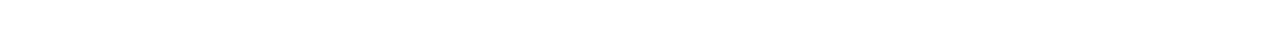
==== commit 0346fed4: "zz" ====
--- a/page-2.html
+++ b/page-2.html
@@ -312,9 +312,9 @@
           </div>
         </section>
         <section class="n-version">
-          <div class="n-container">
+          <div class="n-container n-version__container">
             <div class="n-version__wrapper">
-              <div class="n-maintenance__arm-item n-stories__arm-item">
+              <div class="n-maintenance__arm-item n-version__arm-item">
                 <h2>1С Бухгалтерия различия версий</h2>
                 <a href="#">
                   <img
@@ -587,7 +587,7 @@
                     </td>
                   </tr>
                   <!--row-->
-                  <tr class="n-tr-bottom">
+                  <tr class="n-tr-hidden">
                     <td></td>
                     <td>
                       <div class="n-tr-price-btn price-btn-white">
@@ -600,7 +600,7 @@
                     <td><div class="n-tr-price-btn">Заказать</div></td>
                   </tr>
                   <!--row-->
-                  <tr class="whitespace">
+                  <tr class="whitespace n-tr-hidden">
                     <td></td>
                     <td></td>
                     <td></td>
@@ -609,7 +609,7 @@
                     <td></td>
                   </tr>
                   <!--row-->
-                  <tr class="n-tr-bottom">
+                  <tr class="n-tr-bottom n-tr-hidden">
                     <td></td>
                     <td>
                       <div class="n-tr-price-btn price-btn-white">
@@ -643,7 +643,9 @@
                 <div
                   class="n-maintenance__choice-item n-maintenance__choice-item-two"
                 >
-                  <h5>Получите бесплатную консультацию по подбору версии</h5>
+                  <h5>
+                    Получите бесплатную консультацию по подбору&#160;версии
+                  </h5>
                   <span
                     >Не уверены какую версию выбрать? Оставьте заявку, мы
                     подберём самое оптимальное и выгодное решение под вашу
@@ -677,7 +679,7 @@
                       <h6>Эксперт</h6>
                     </li>
                     <li>
-                      <p>Елена Зуева</p>
+                      <p>Марина Митяева</p>
                     </li>
                     <li>
                       <span>Аналитик компании «Ю-Софт»</span>
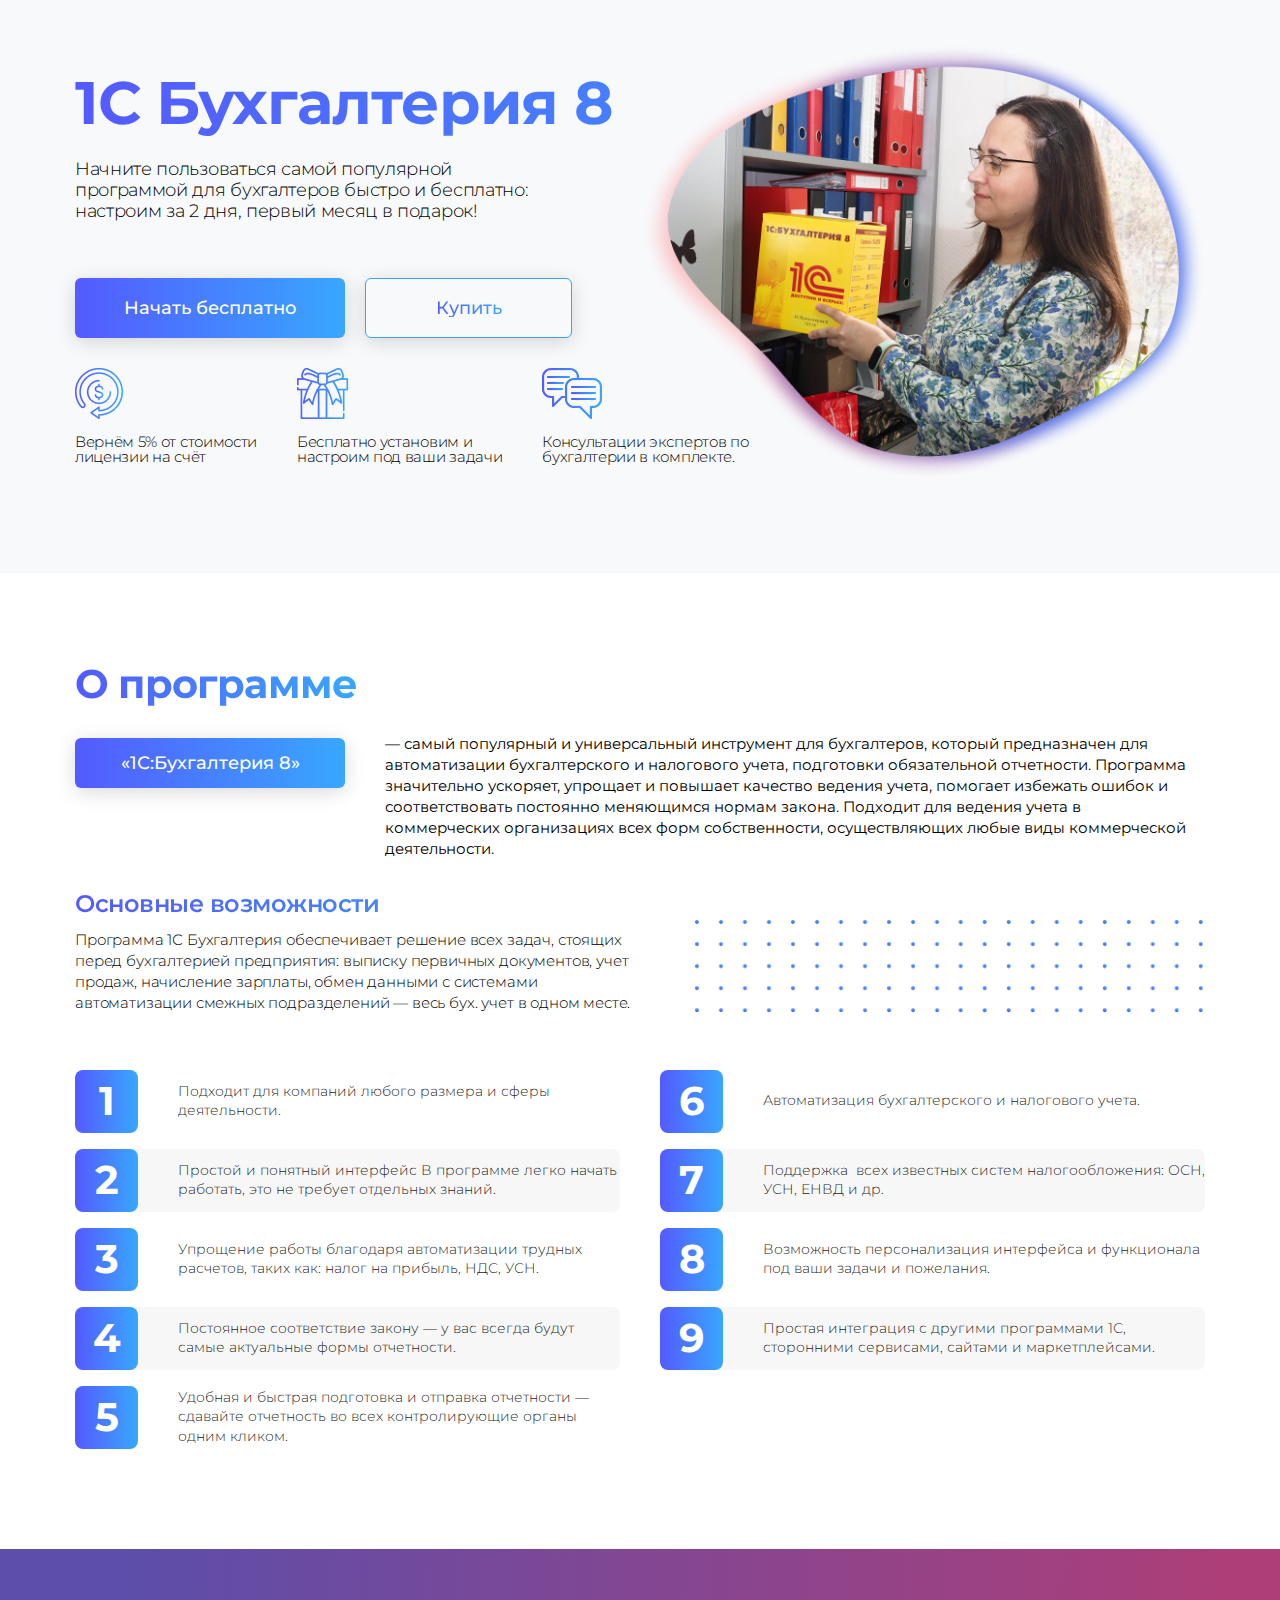
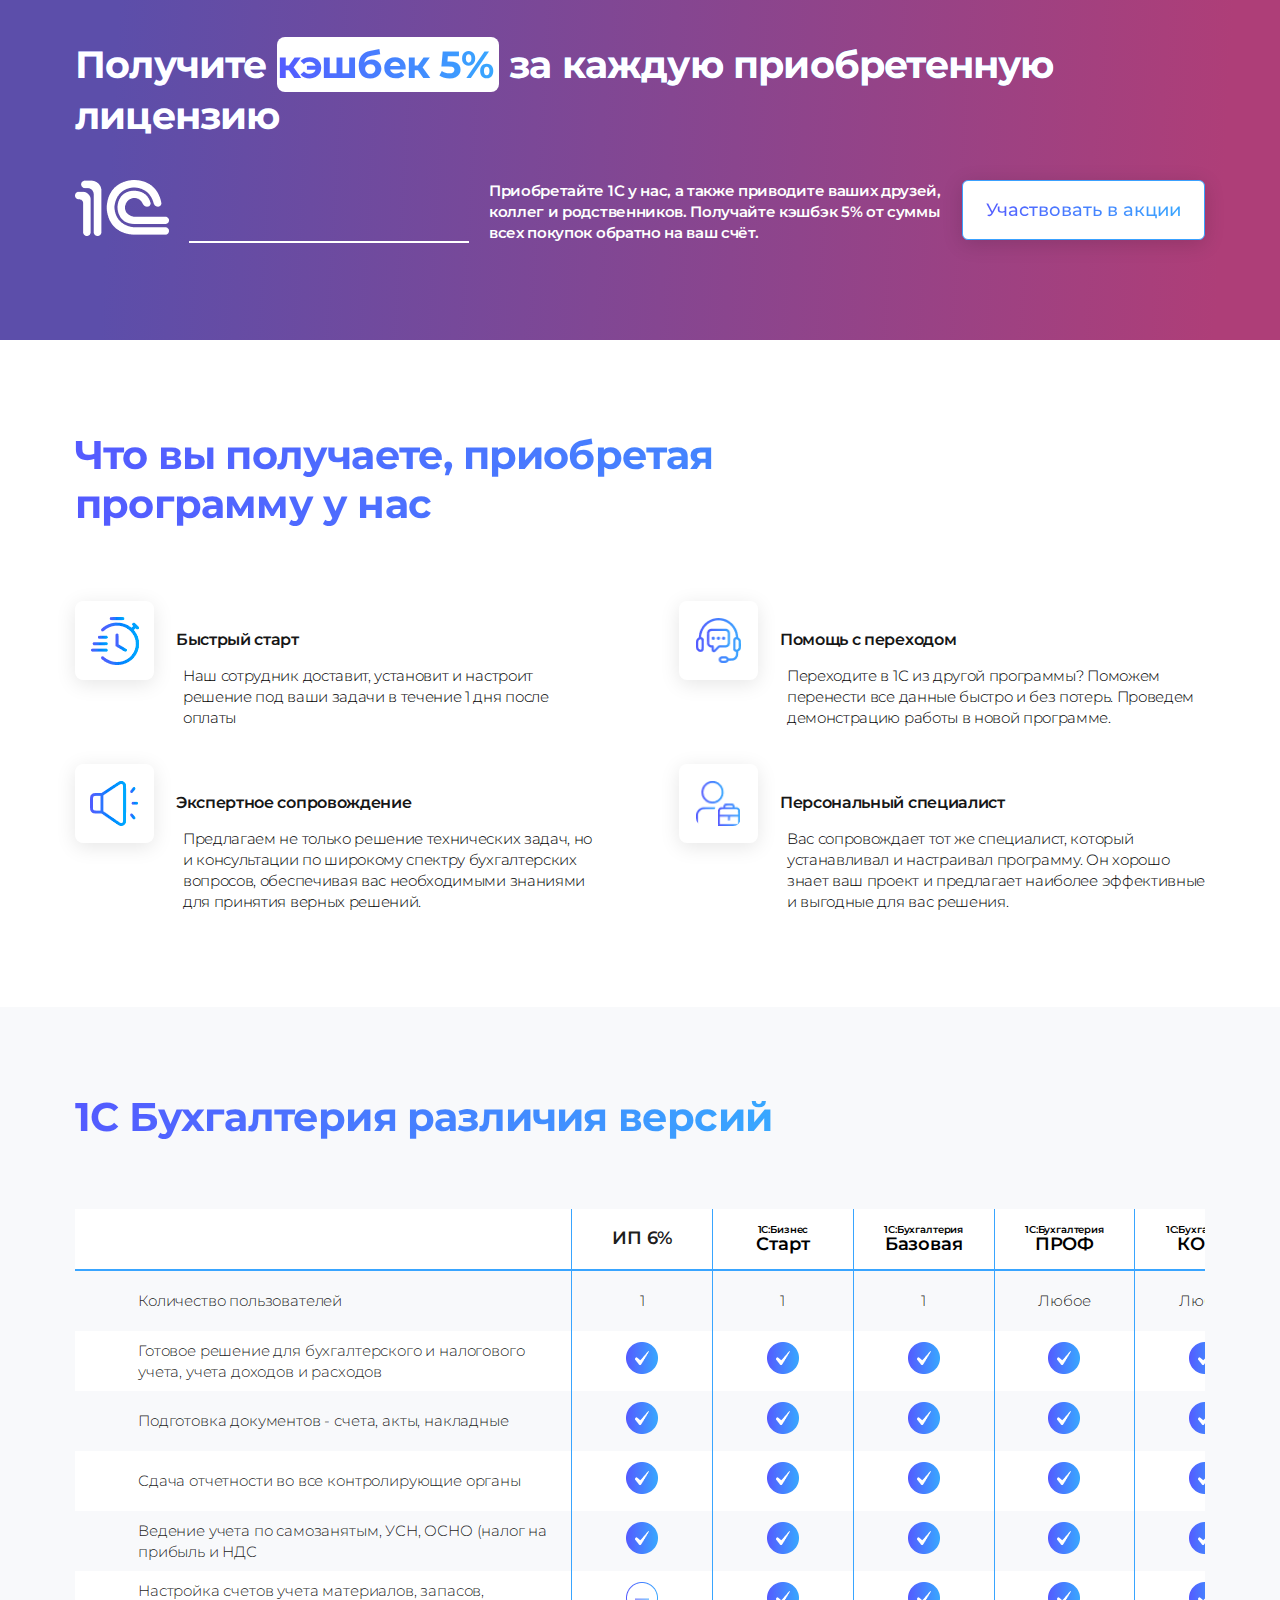
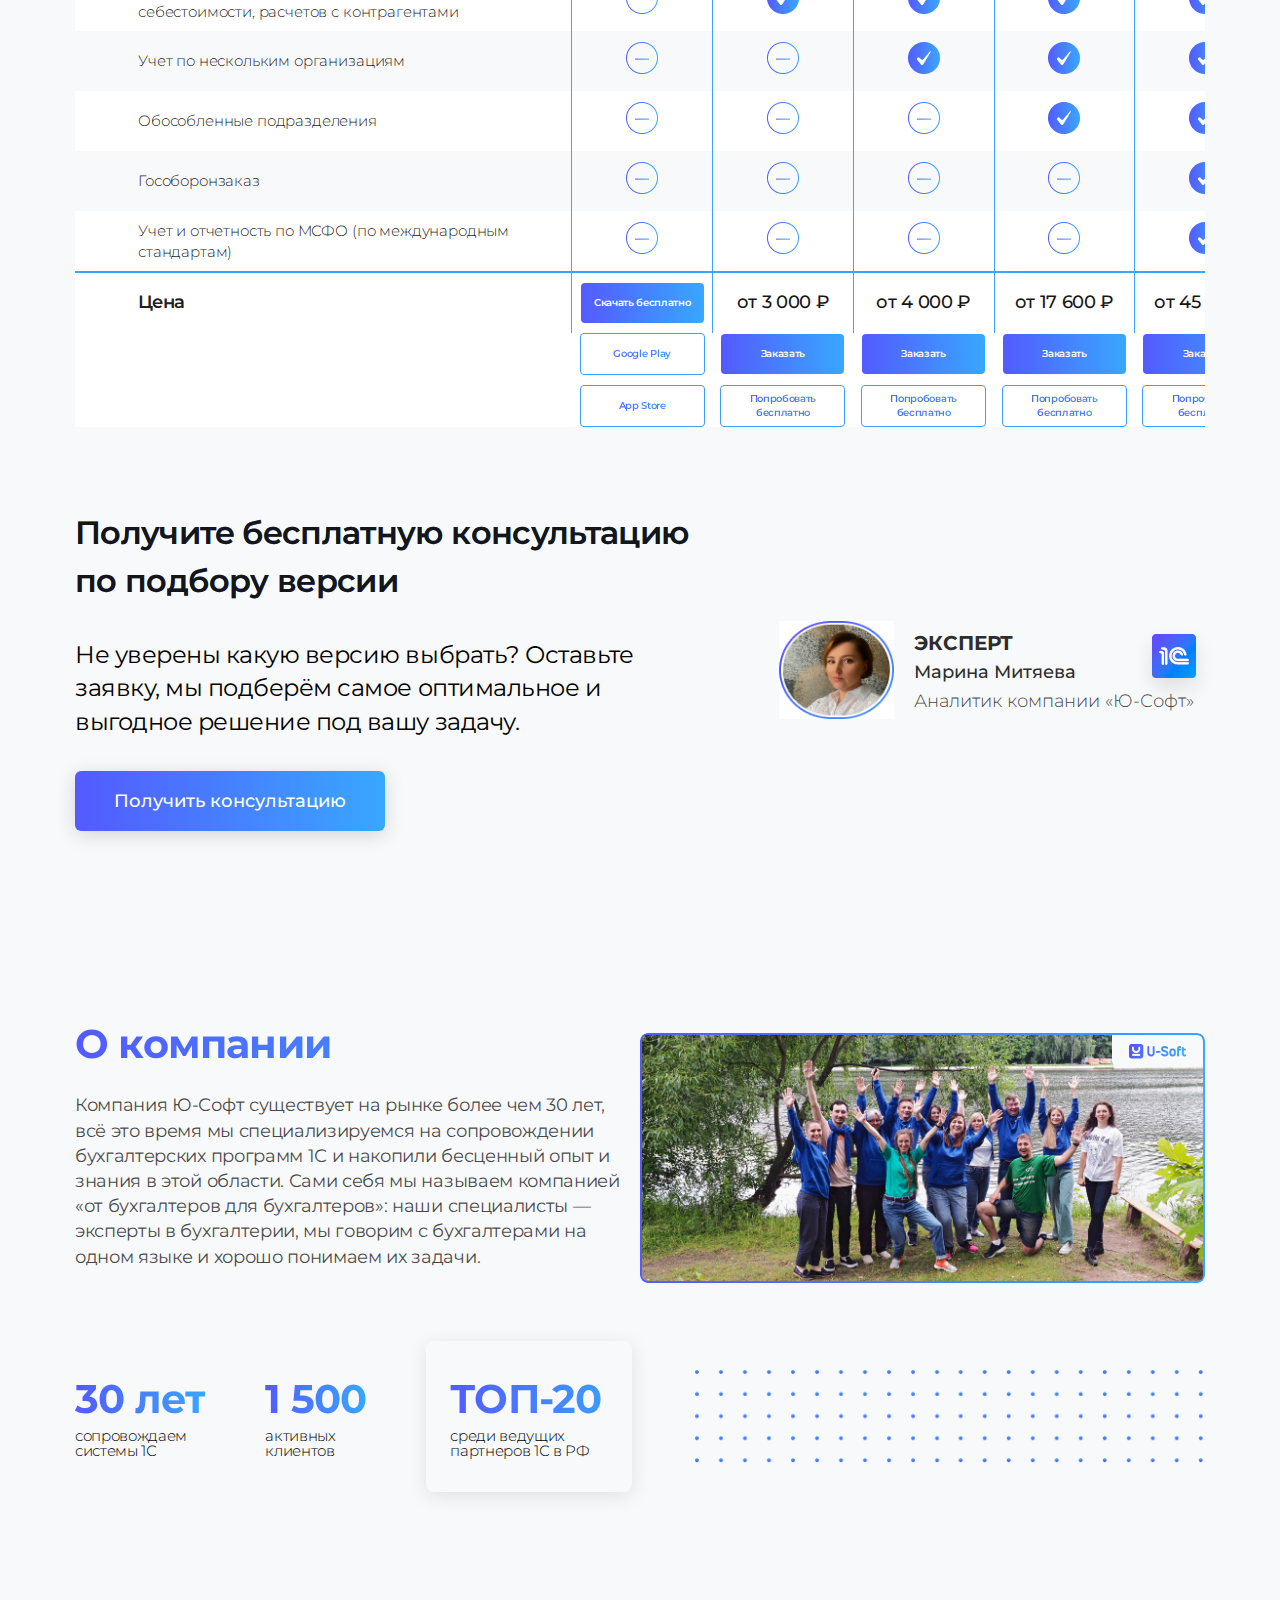
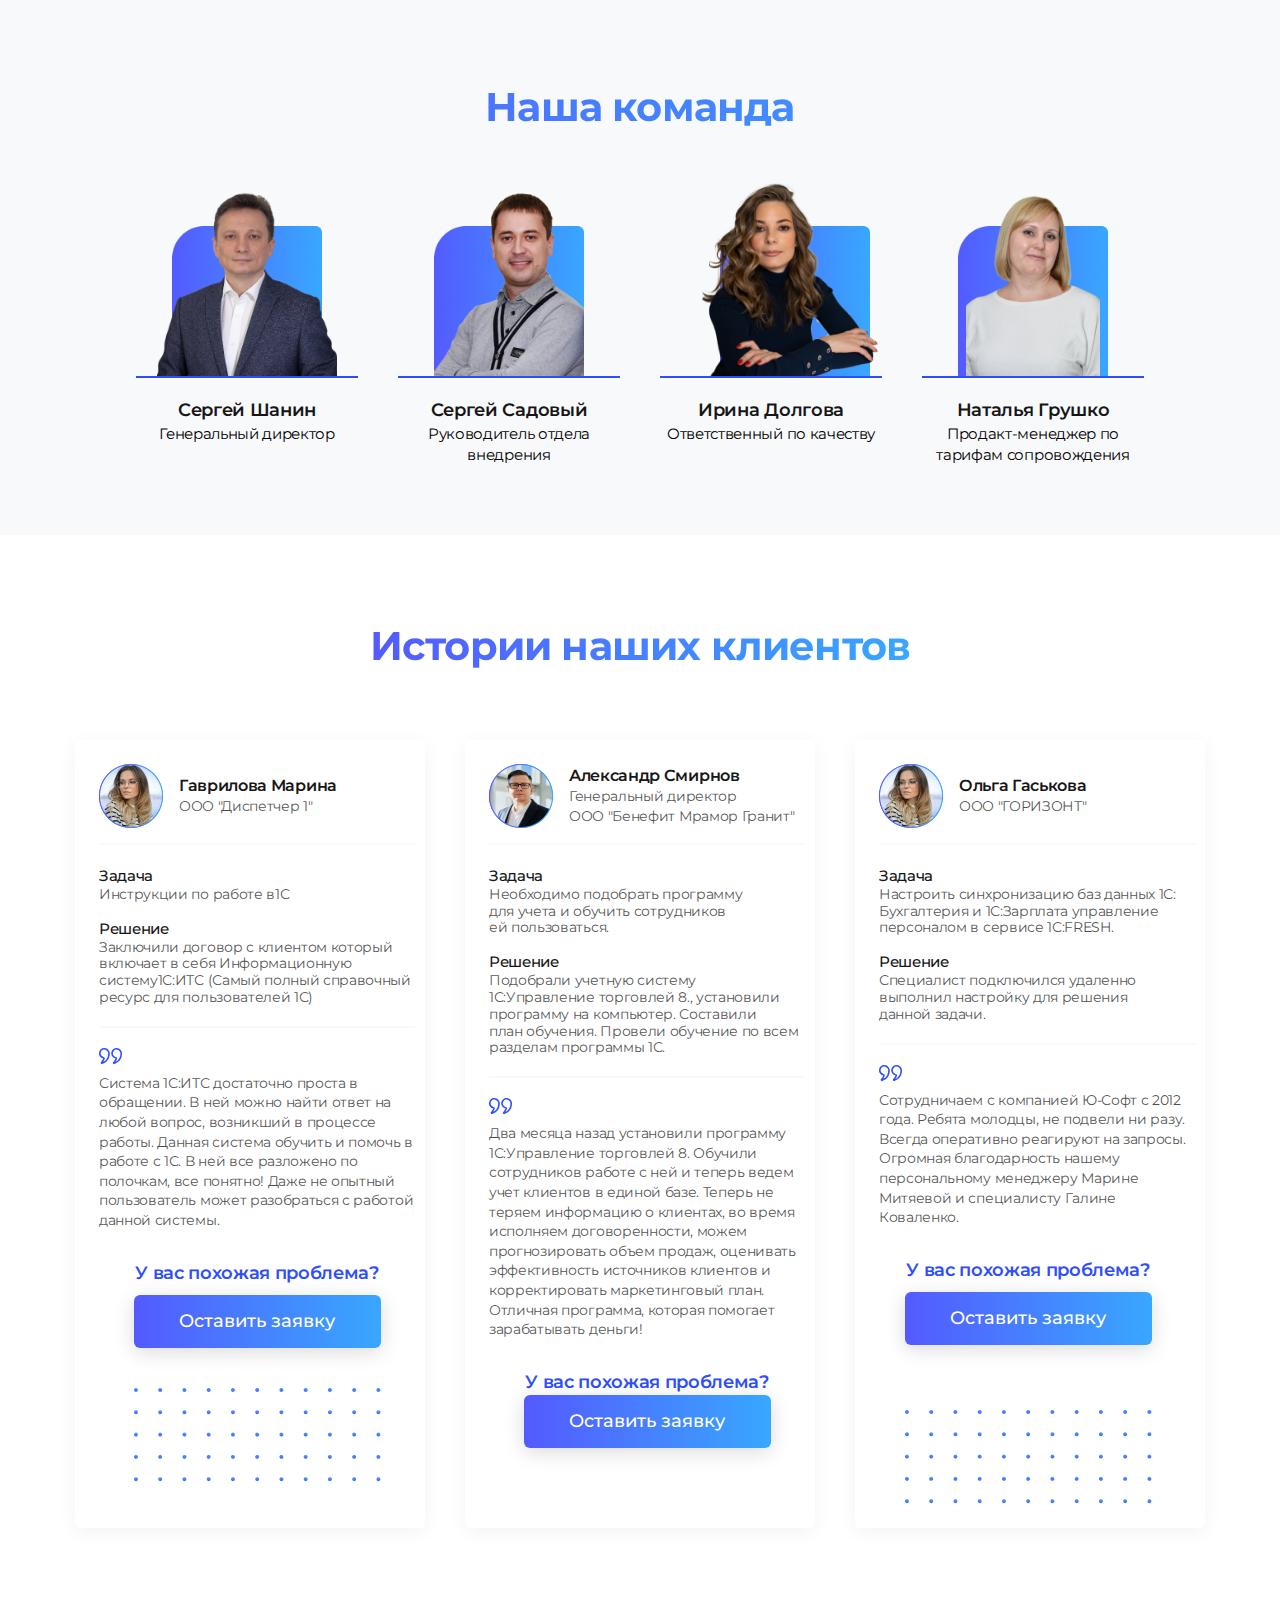
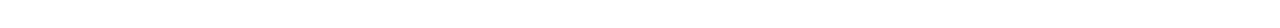
==== commit 960f71e8: "zz" ====
--- a/page-2.html
+++ b/page-2.html
@@ -587,7 +587,7 @@
                     </td>
                   </tr>
                   <!--row-->
-                  <tr class="n-tr-hidden">
+                  <tr class="whitespace n-tr-hidden">
                     <td></td>
                     <td>
                       <div class="n-tr-price-btn price-btn-white">
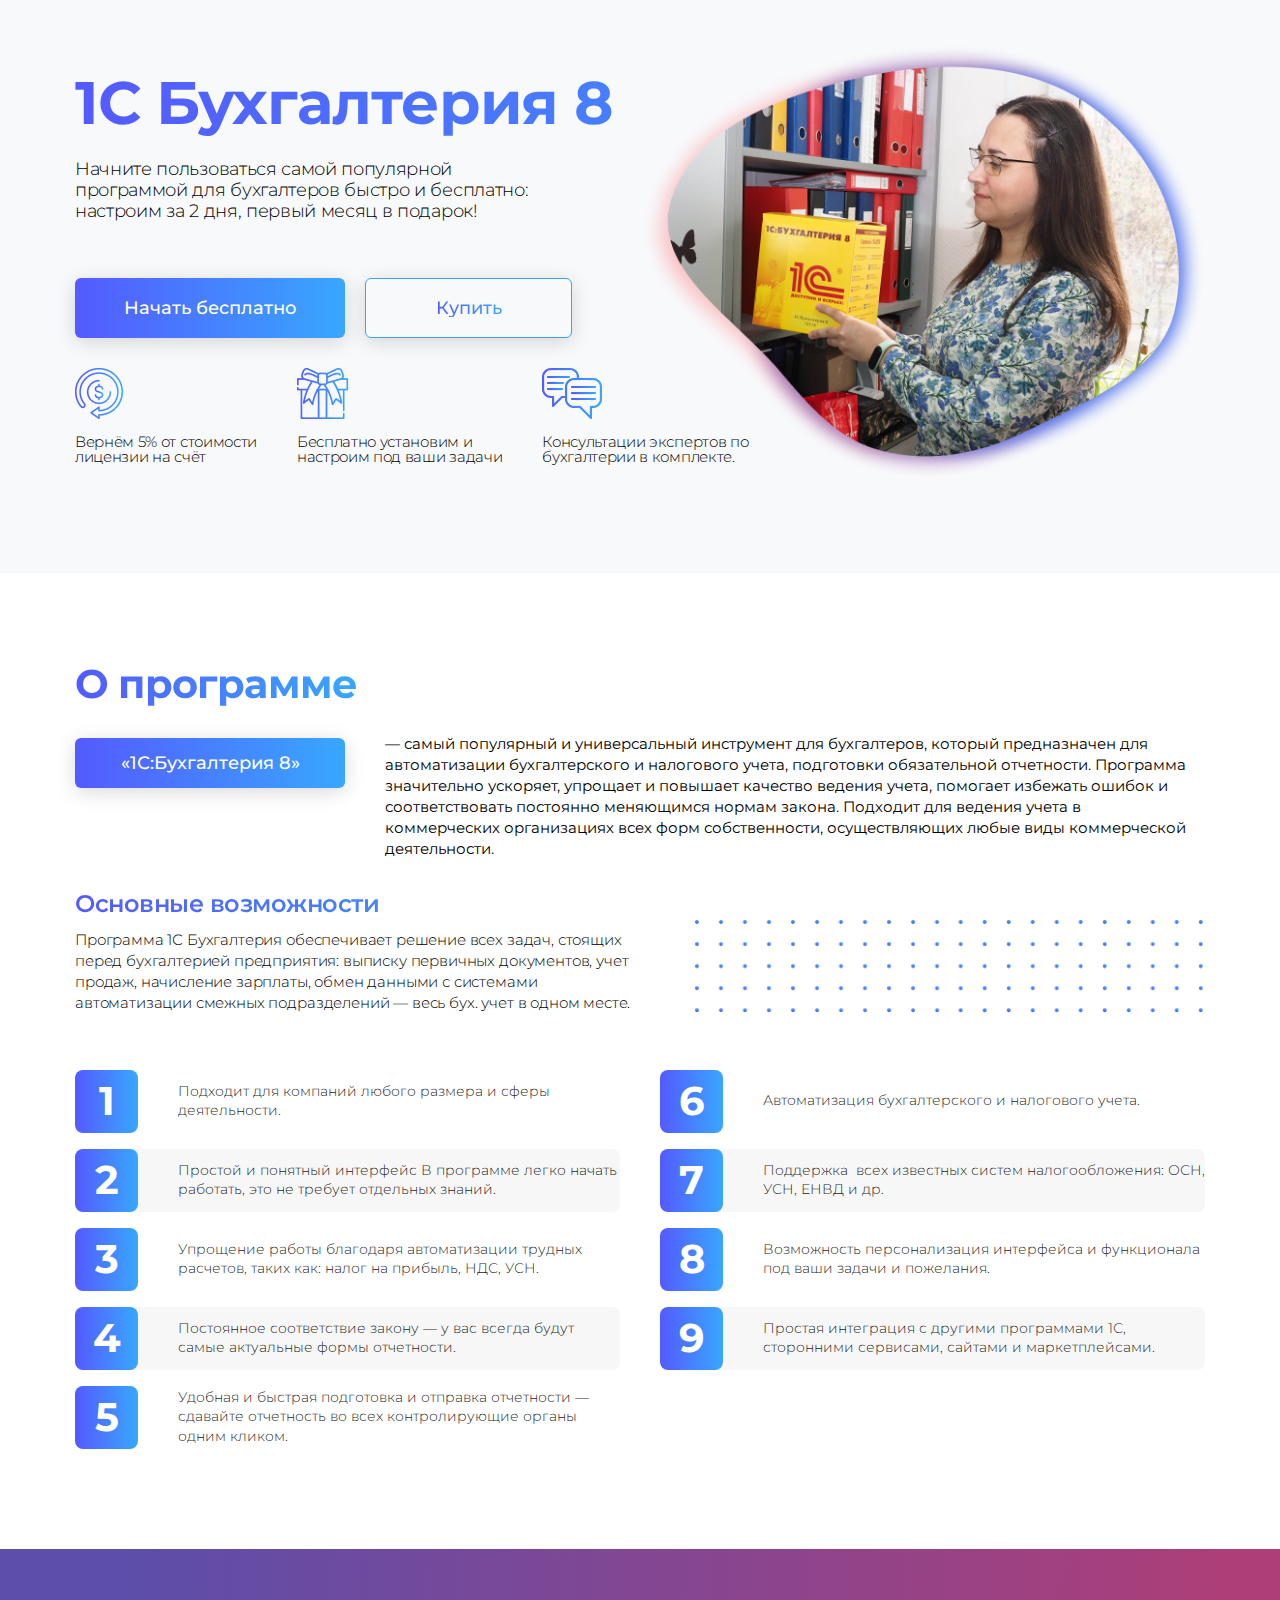
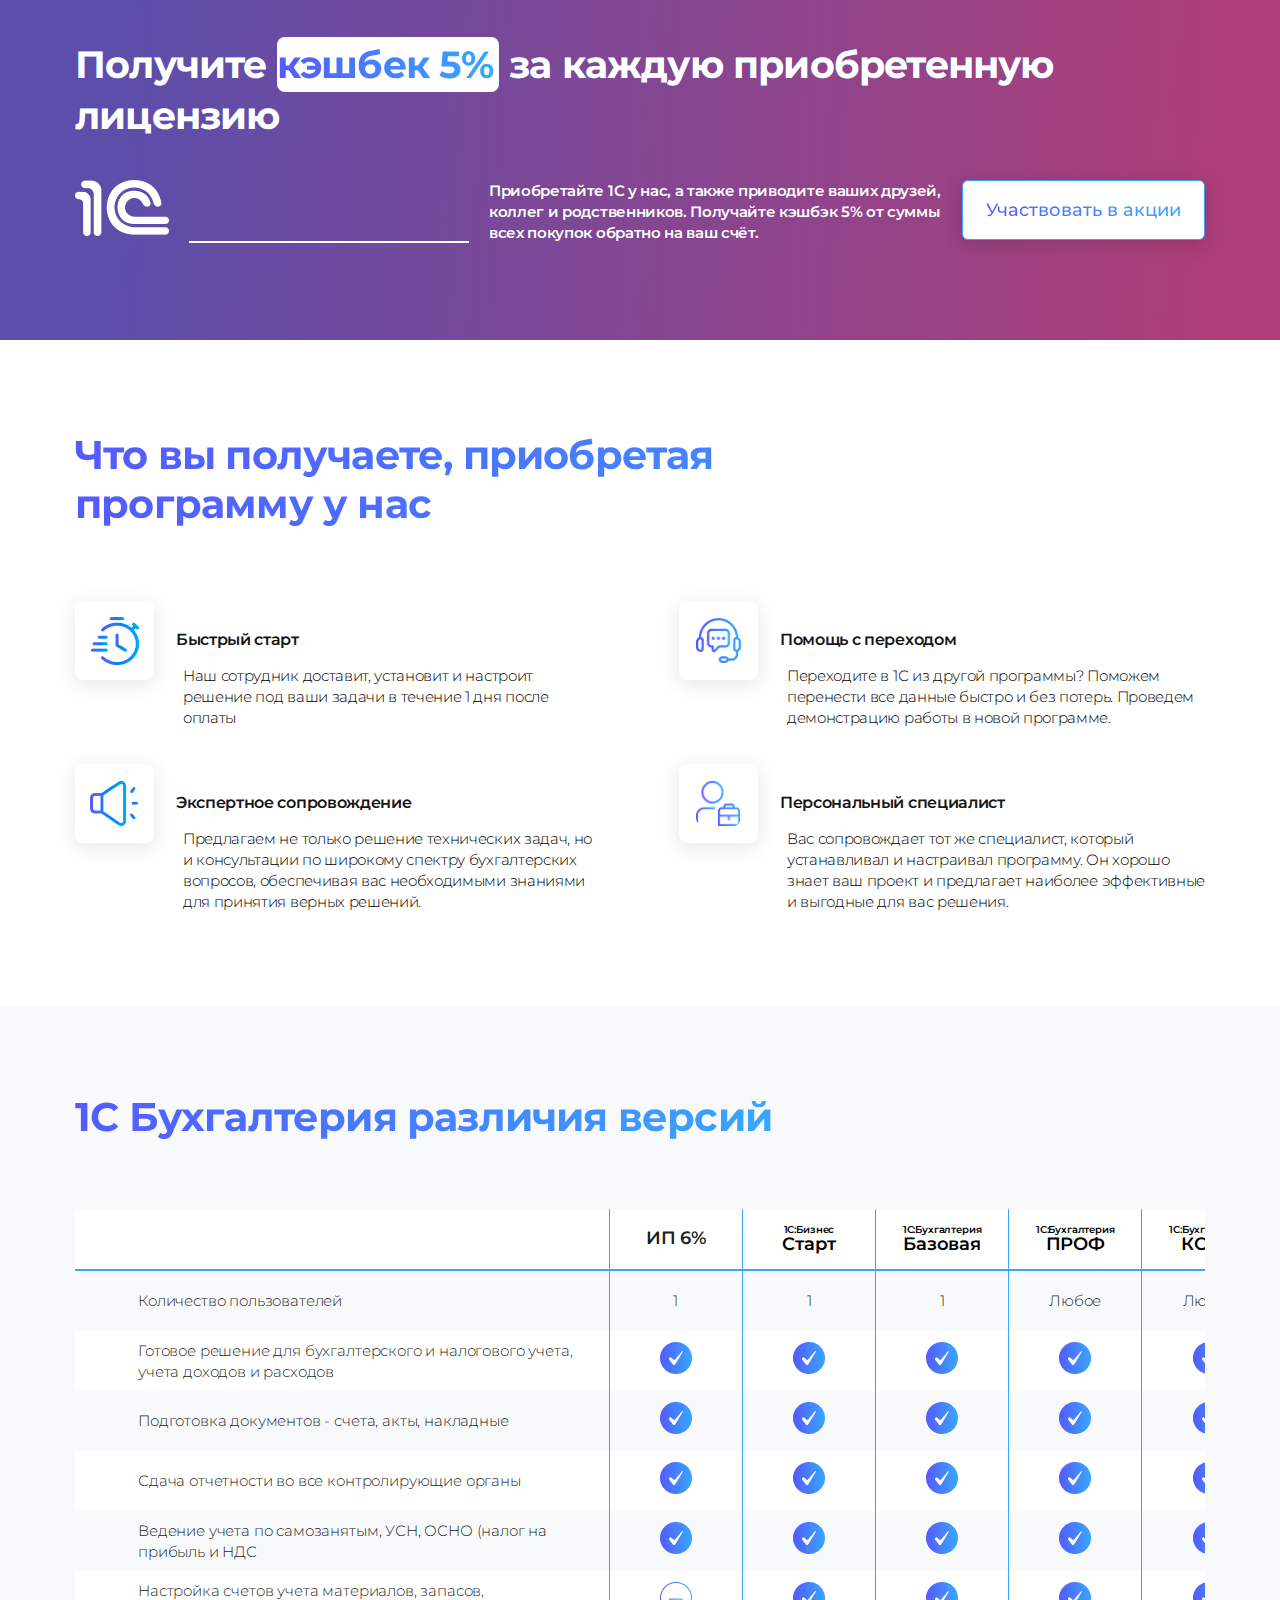
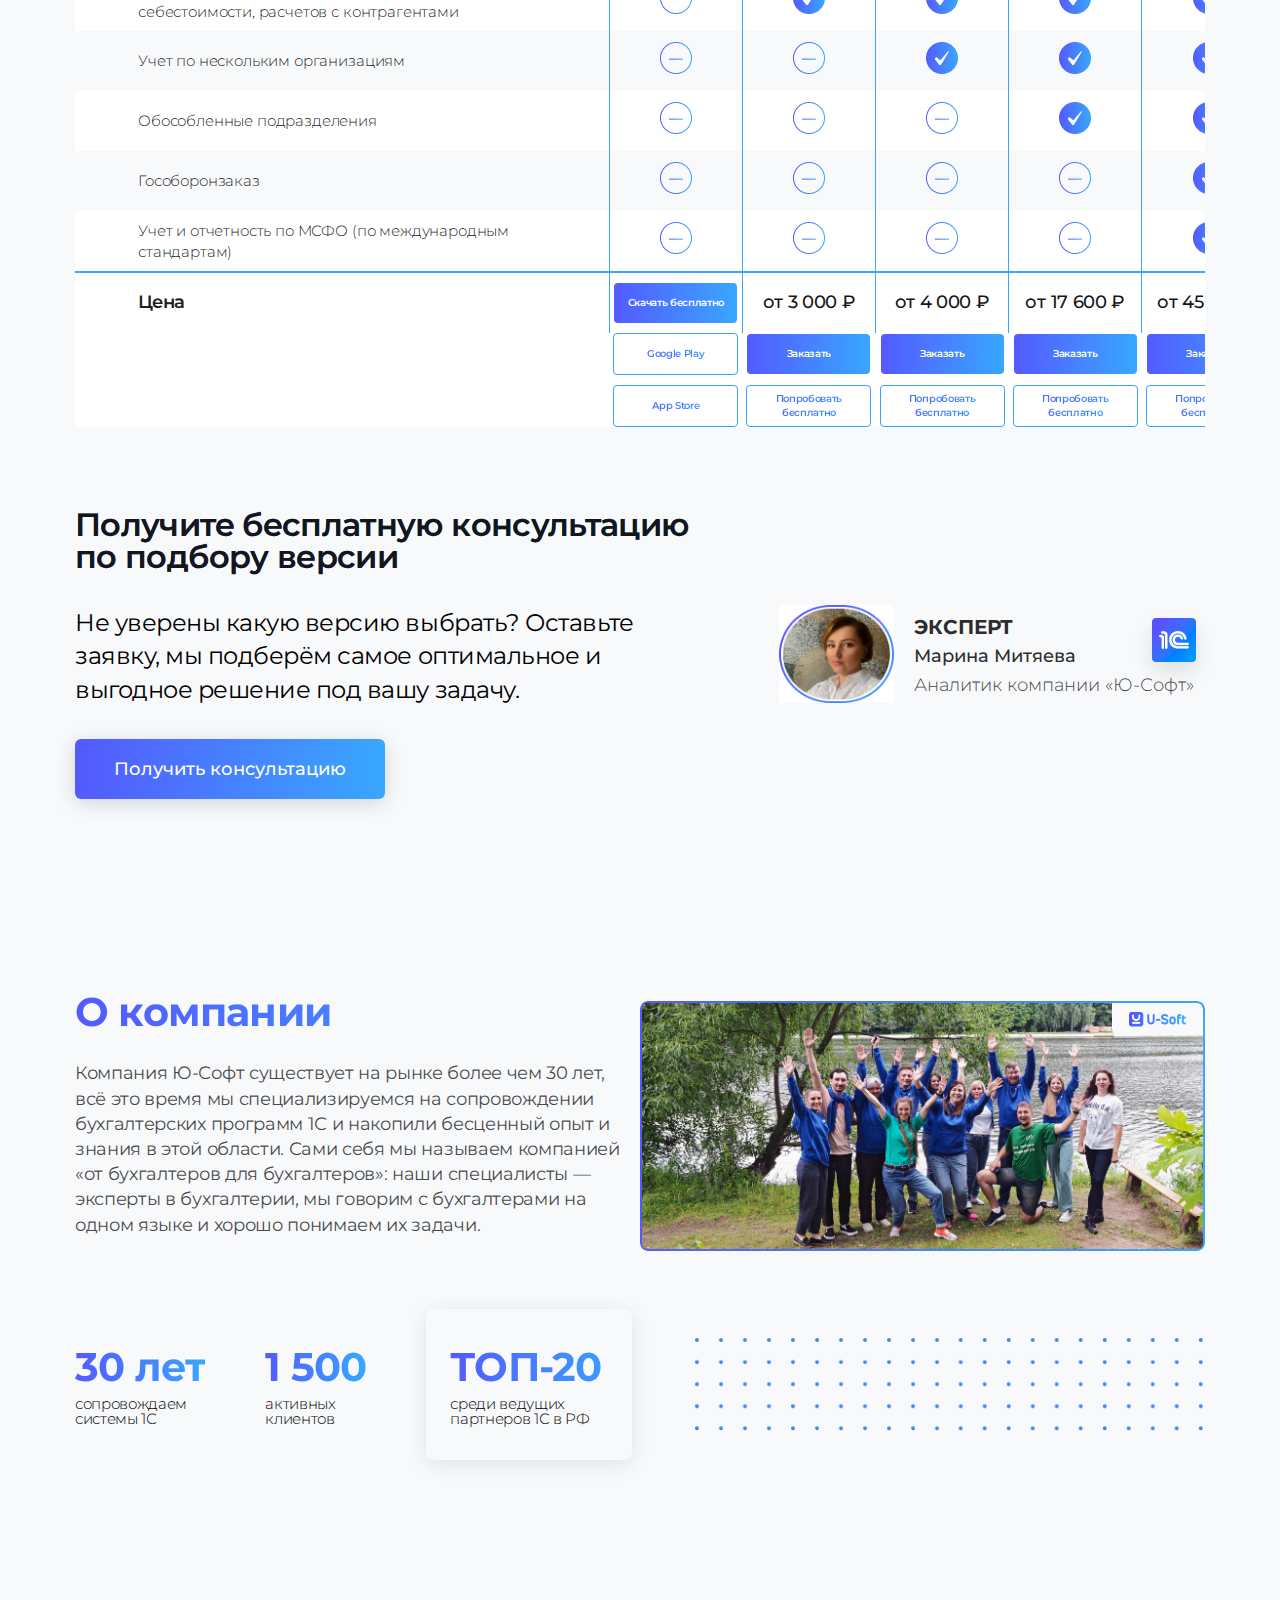
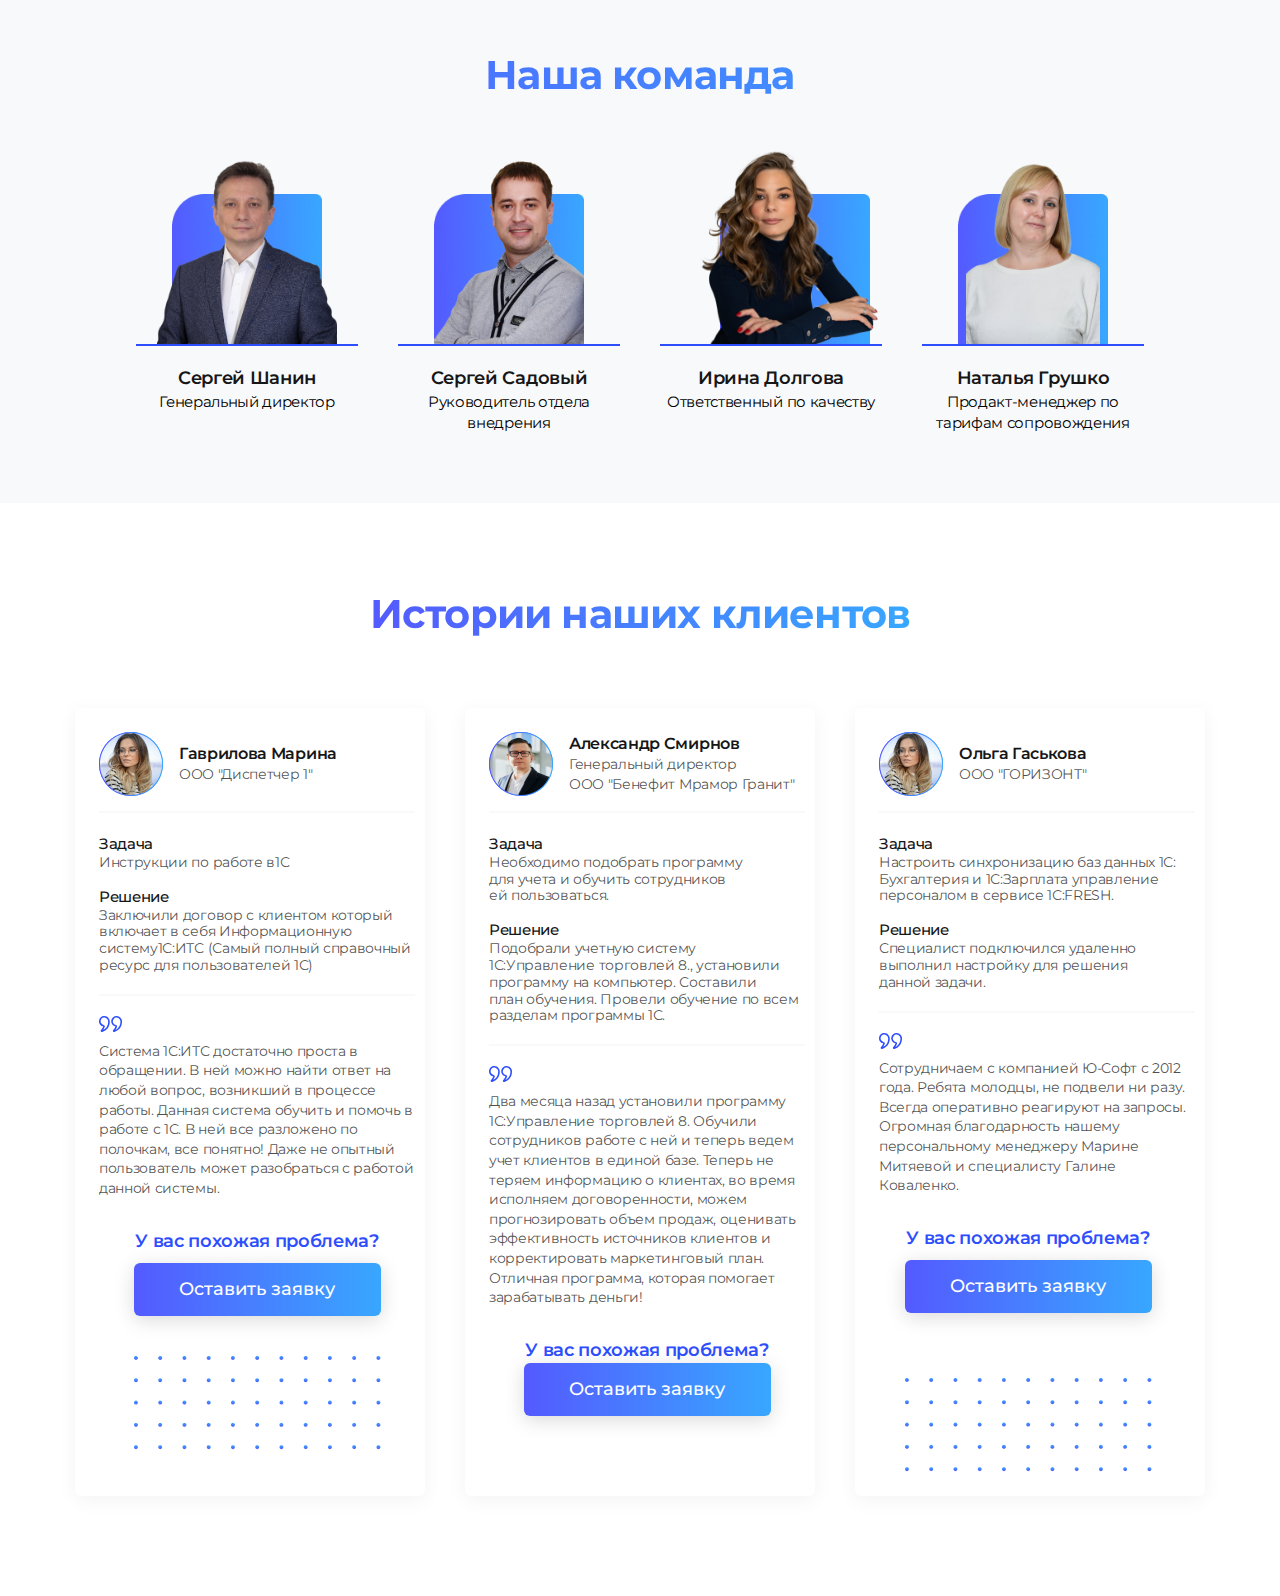
==== commit 476513e8: "zz" ====
--- a/page-2.html
+++ b/page-2.html
@@ -247,7 +247,7 @@
         </section>
         <section class="n-advantages">
           <div class="n-container">
-            <div class="n-advantages__wrapper">
+            <div class="n-advantages__wrapper n-advantages__wrapper-two">
               <div class="n-advantages__top">
                 <h2>
                   Что вы получаете, приобретая<br />
@@ -660,7 +660,7 @@
                 </div>
                 <div class="n-maintenance__expert n-maintenance__expert-two">
                   <img
-                    class="n-maintenance__expert-img"
+                    class="n-maintenance__expert-img n-expert-img"
                     src="./images/expert-2.jpg"
                     alt="эксперт"
                   />
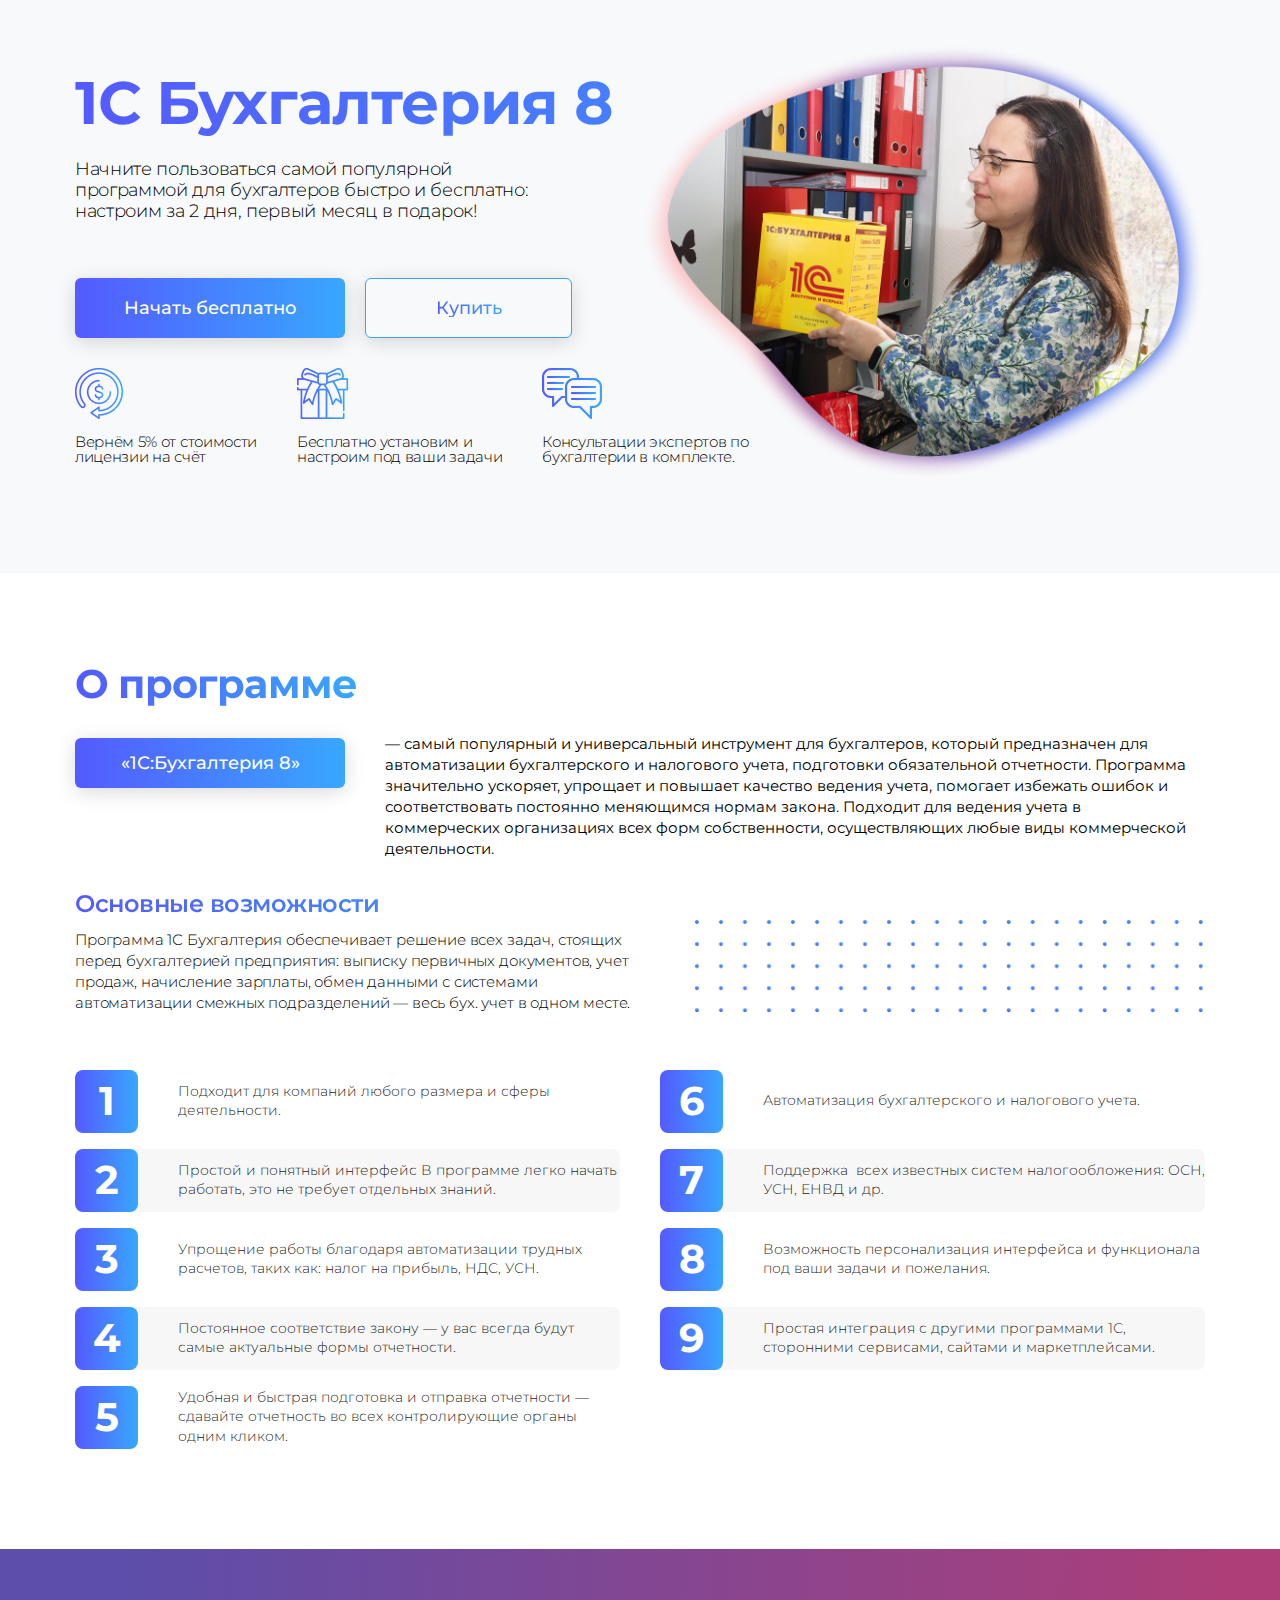
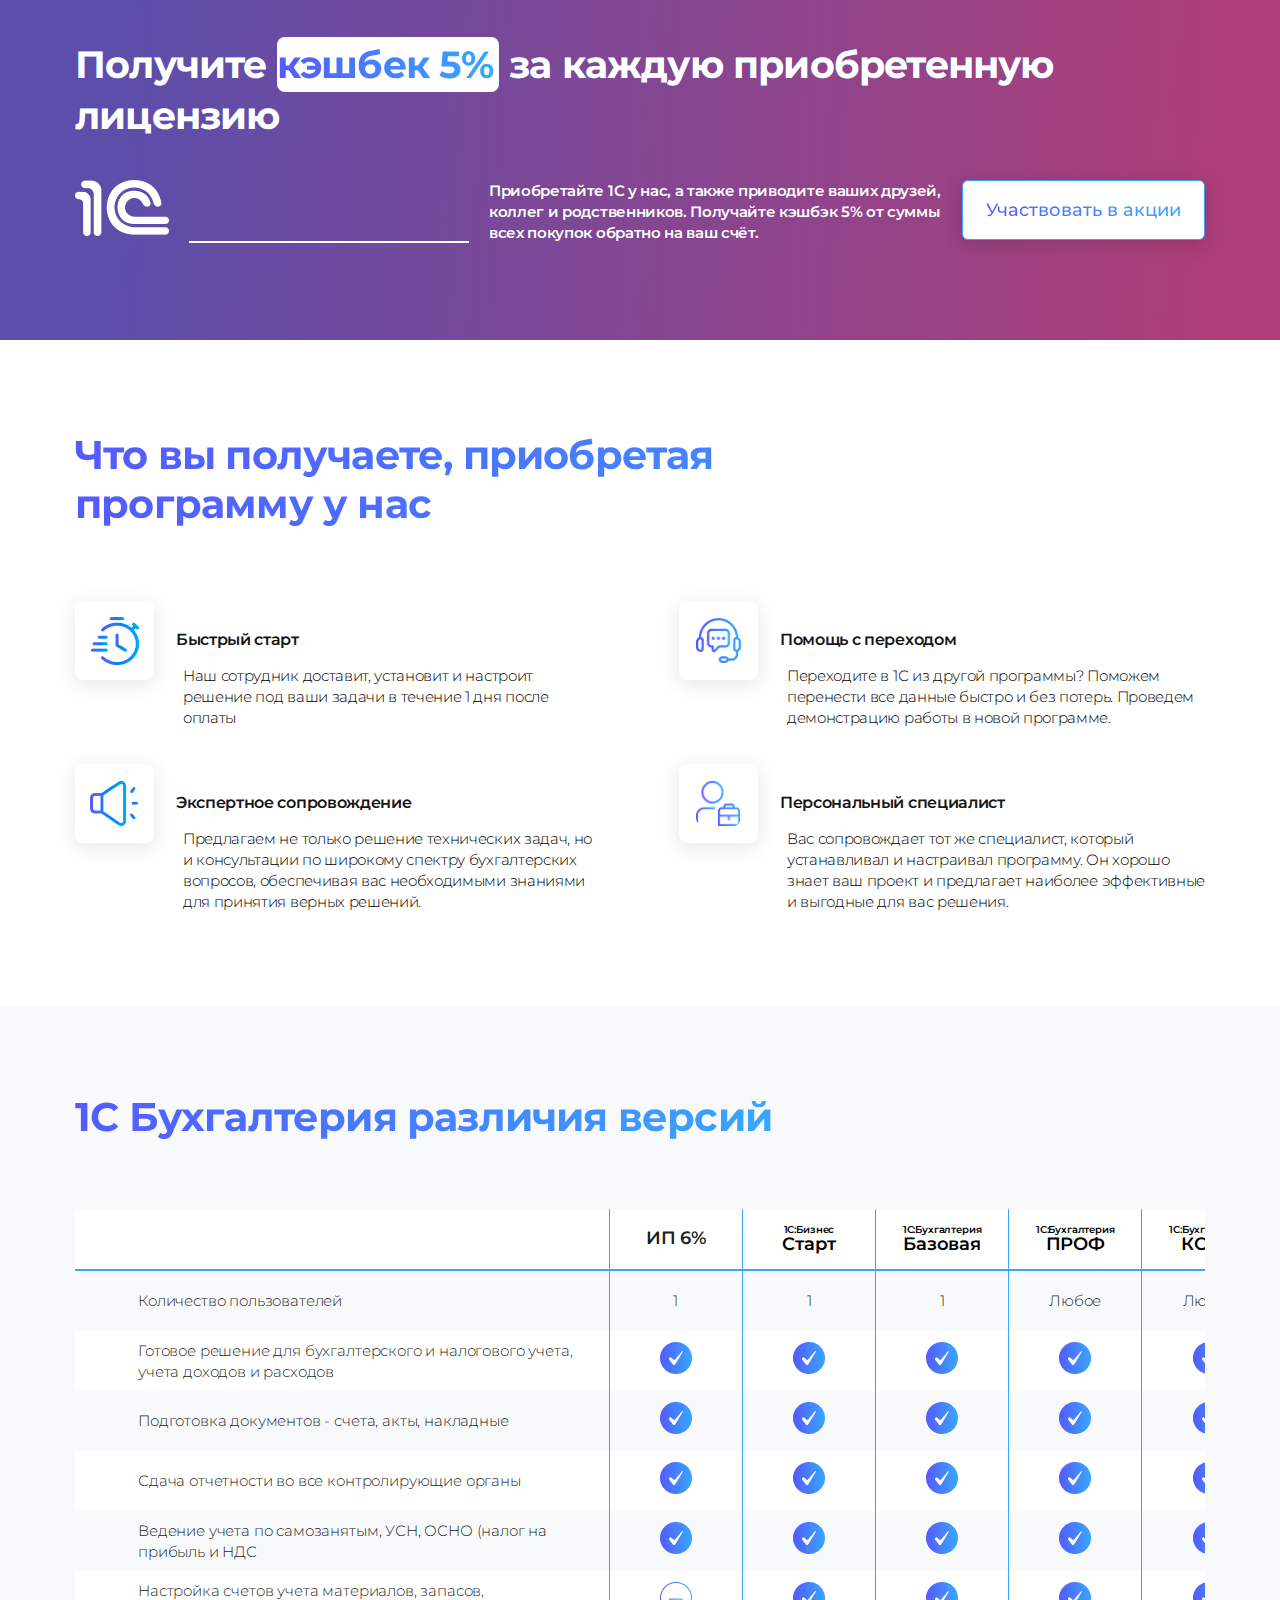
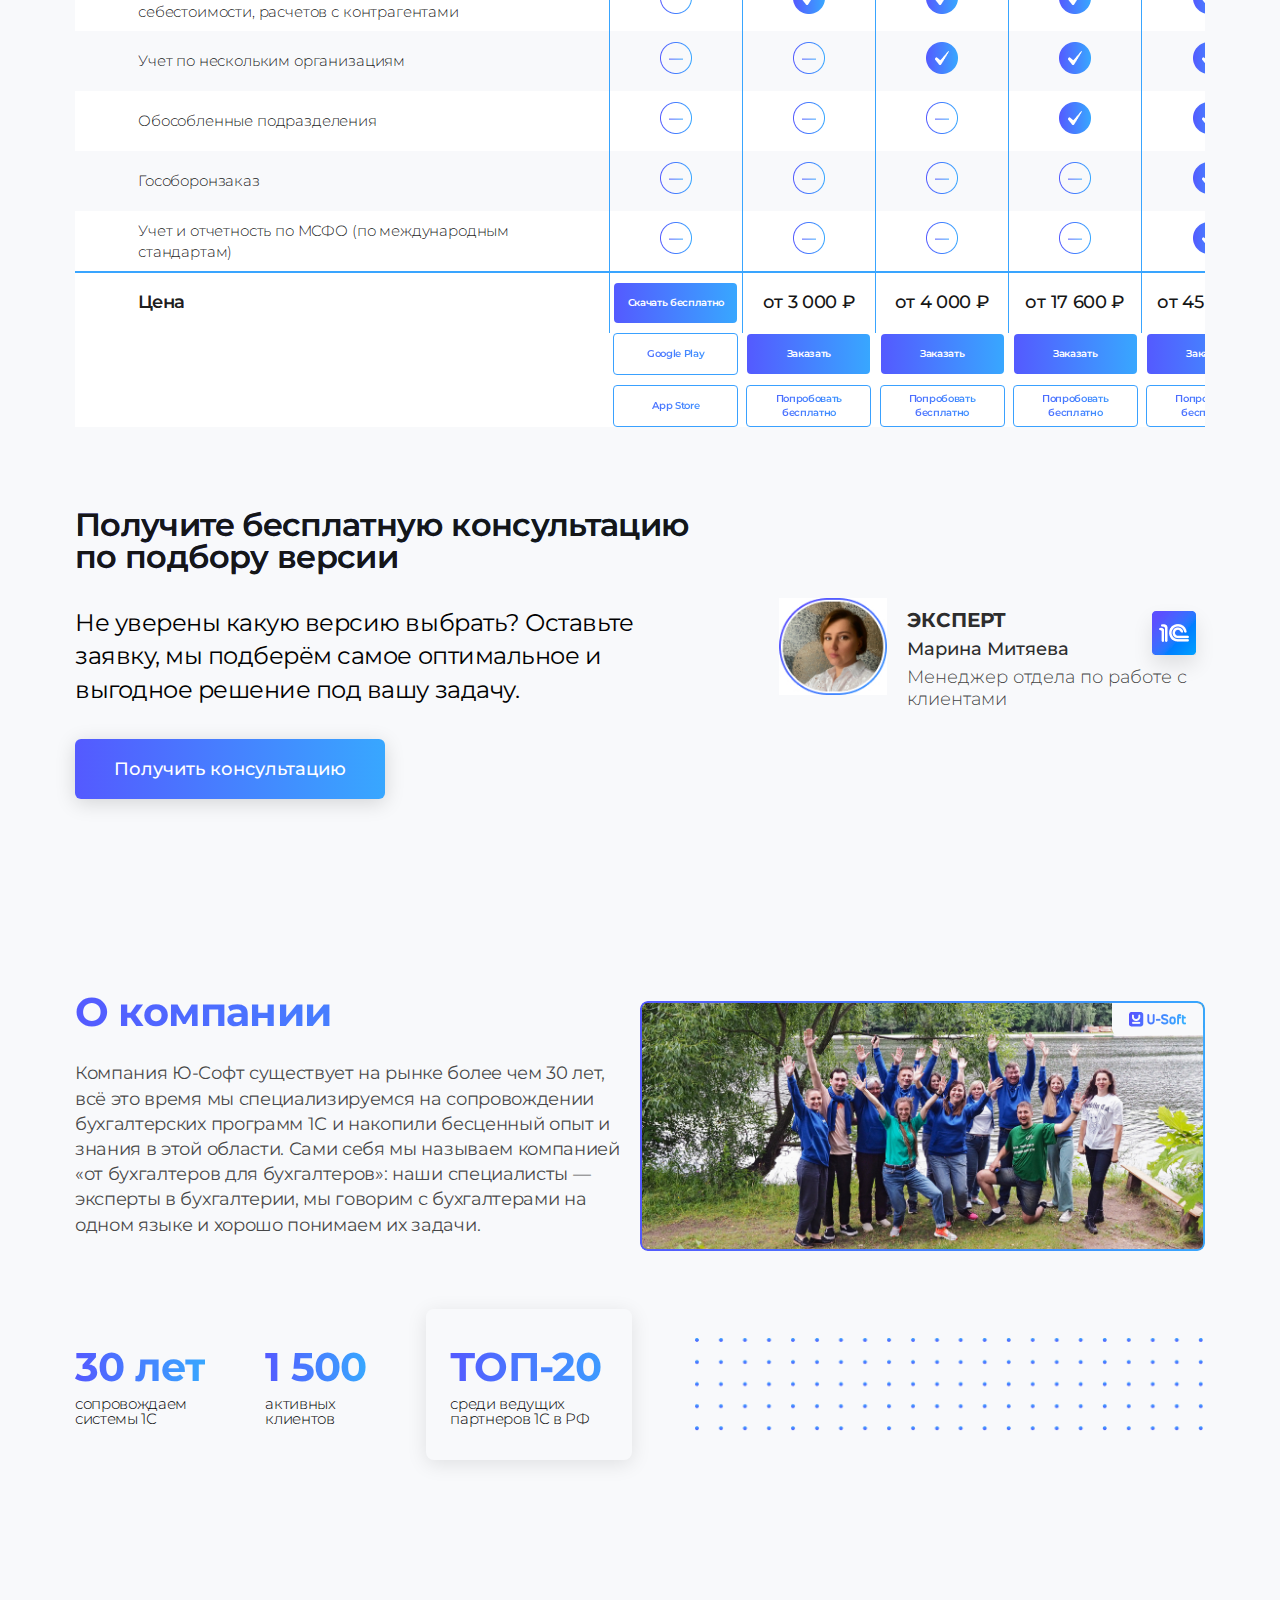
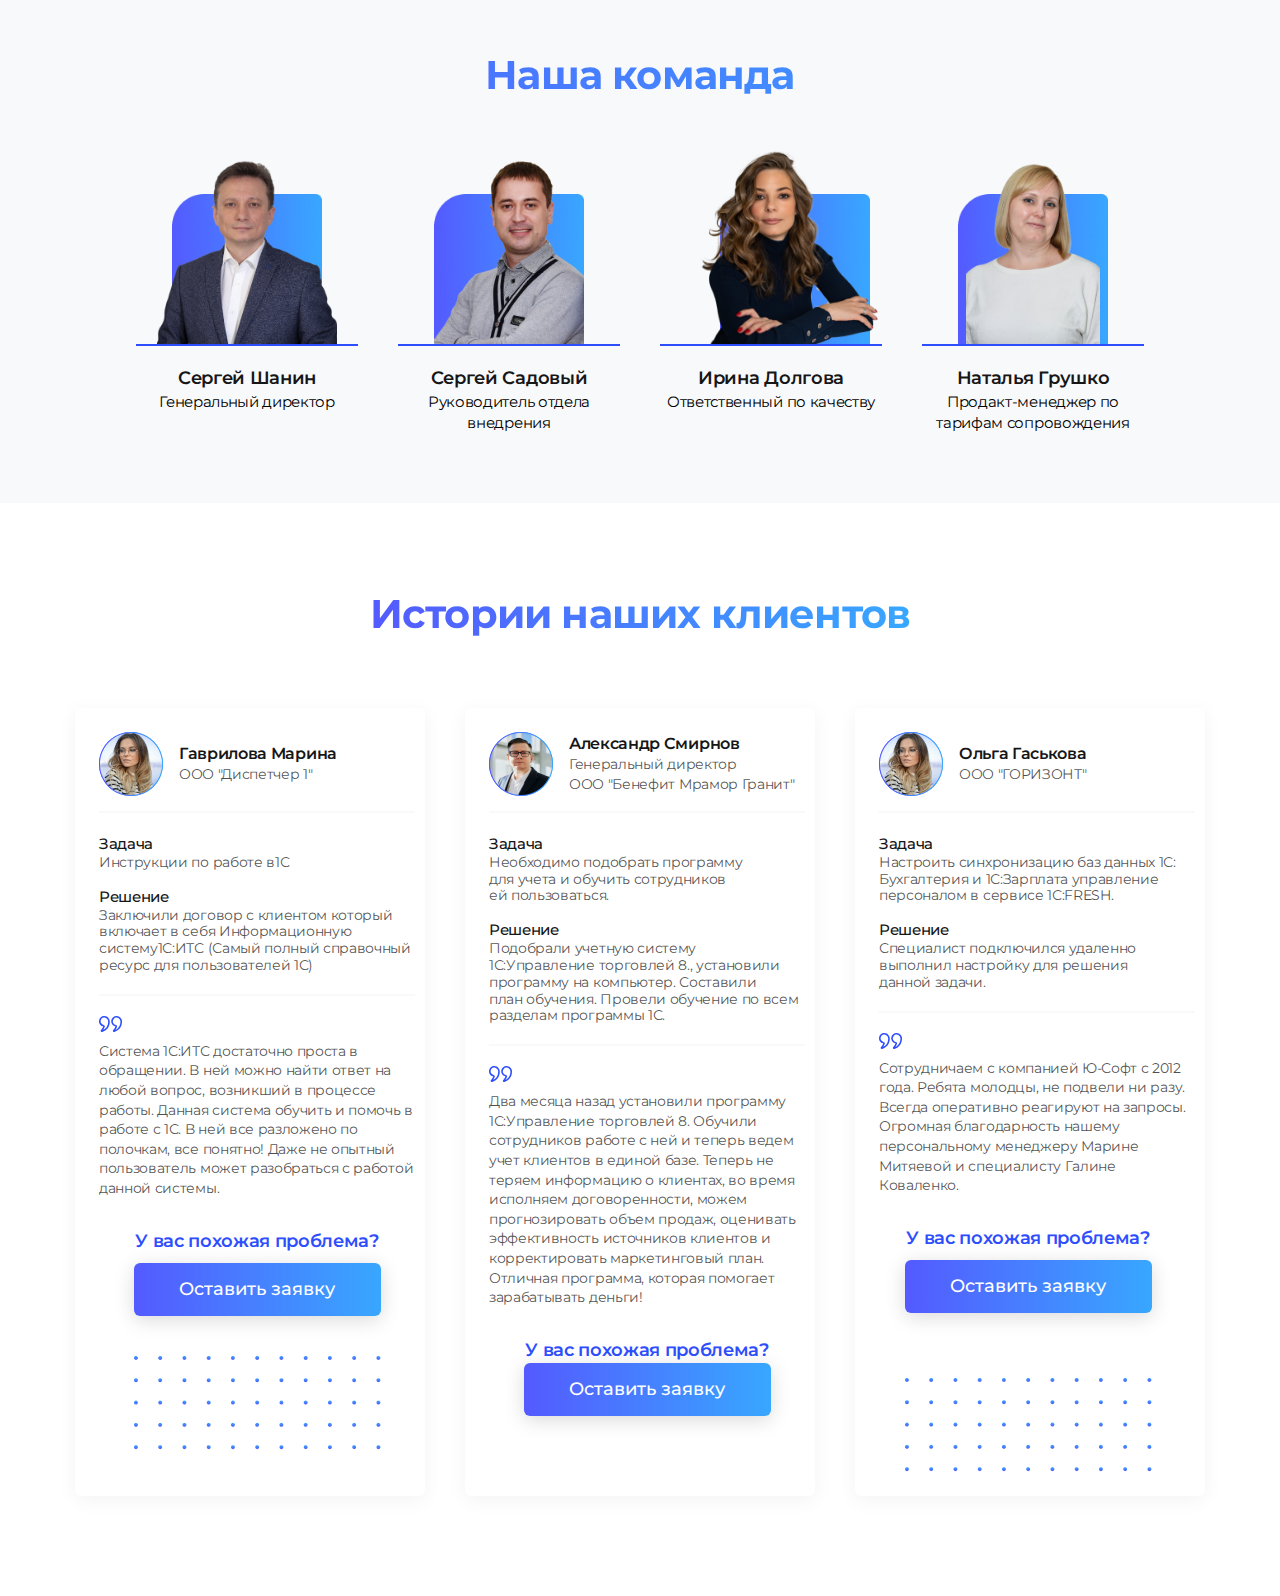
==== commit 8bcaf1c8: "zz" ====
--- a/page-2.html
+++ b/page-2.html
@@ -660,12 +660,12 @@
                 </div>
                 <div class="n-maintenance__expert n-maintenance__expert-two">
                   <img
-                    class="n-maintenance__expert-img n-expert-img"
+                    class="n-maintenance__expert-img"
                     src="./images/expert-2.jpg"
                     alt="эксперт"
                   />
                   <img
-                    class="n-maintenance__expert-img"
+                    class="n-maintenance__expert-img n-expert-img"
                     src="./images/expert-2-m.jpg"
                     alt="эксперт"
                   />
@@ -674,7 +674,7 @@
                     src="./icons/expert-icon.png"
                     alt="иконка"
                   />
-                  <ul class="n-maintenance__expert-list">
+                  <ul class="n-maintenance__expert-list n-expert-list">
                     <li>
                       <h6>Эксперт</h6>
                     </li>
@@ -682,7 +682,7 @@
                       <p>Марина Митяева</p>
                     </li>
                     <li>
-                      <span>Аналитик компании «Ю-Софт»</span>
+                      <span>Менеджер отдела по работе с клиентами</span>
                     </li>
                   </ul>
                 </div>
